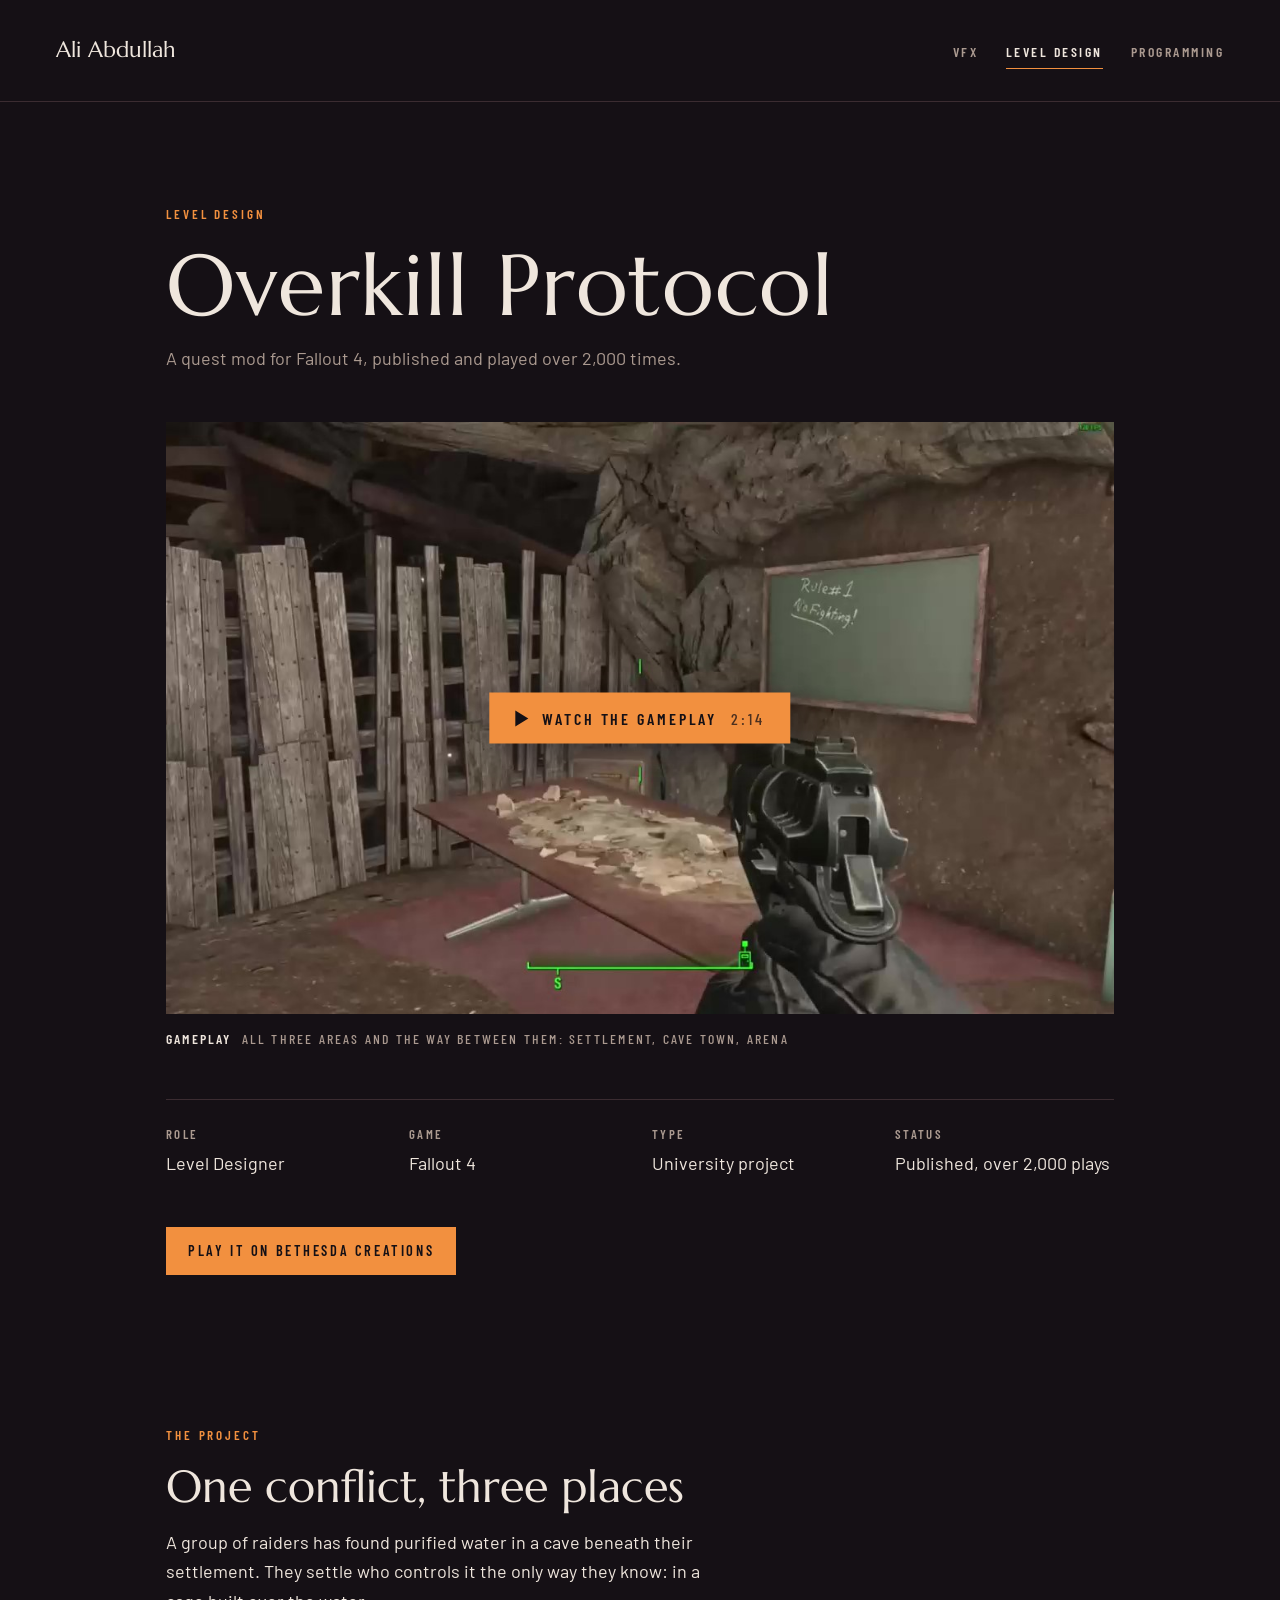
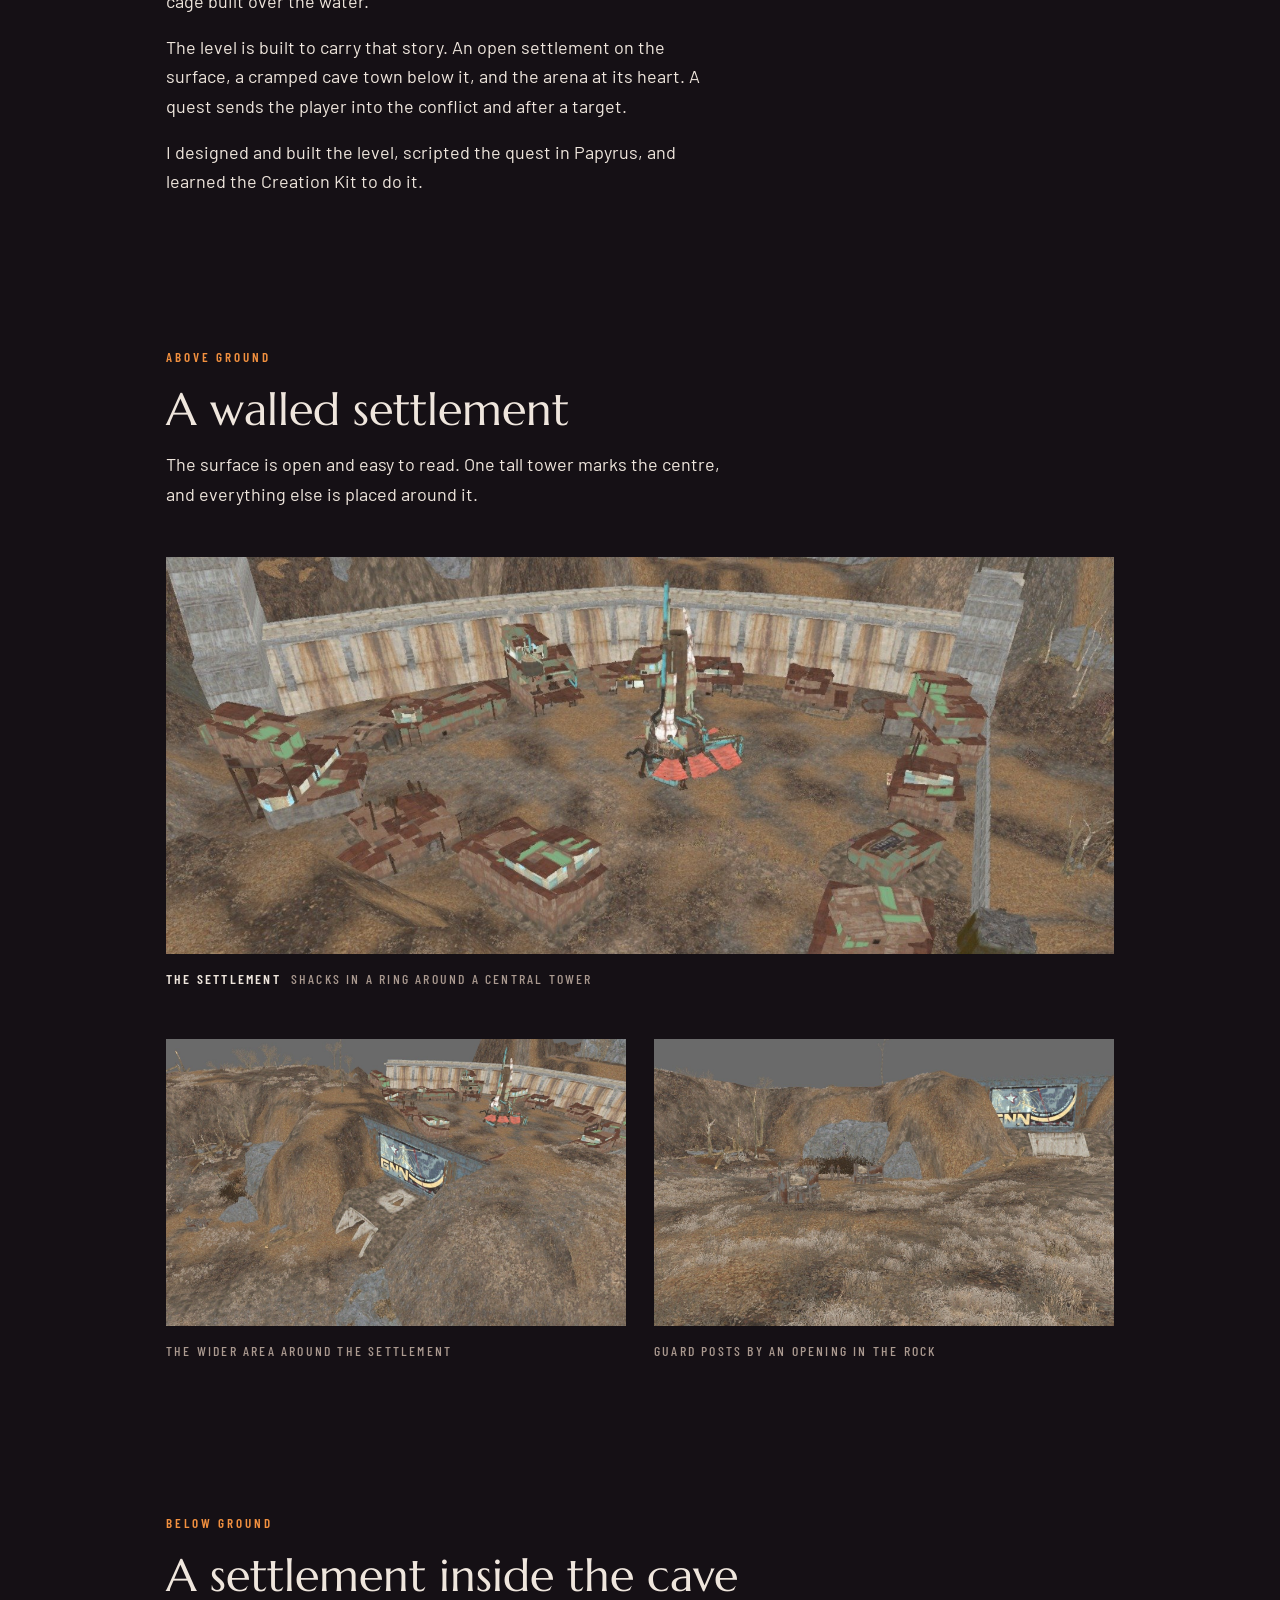
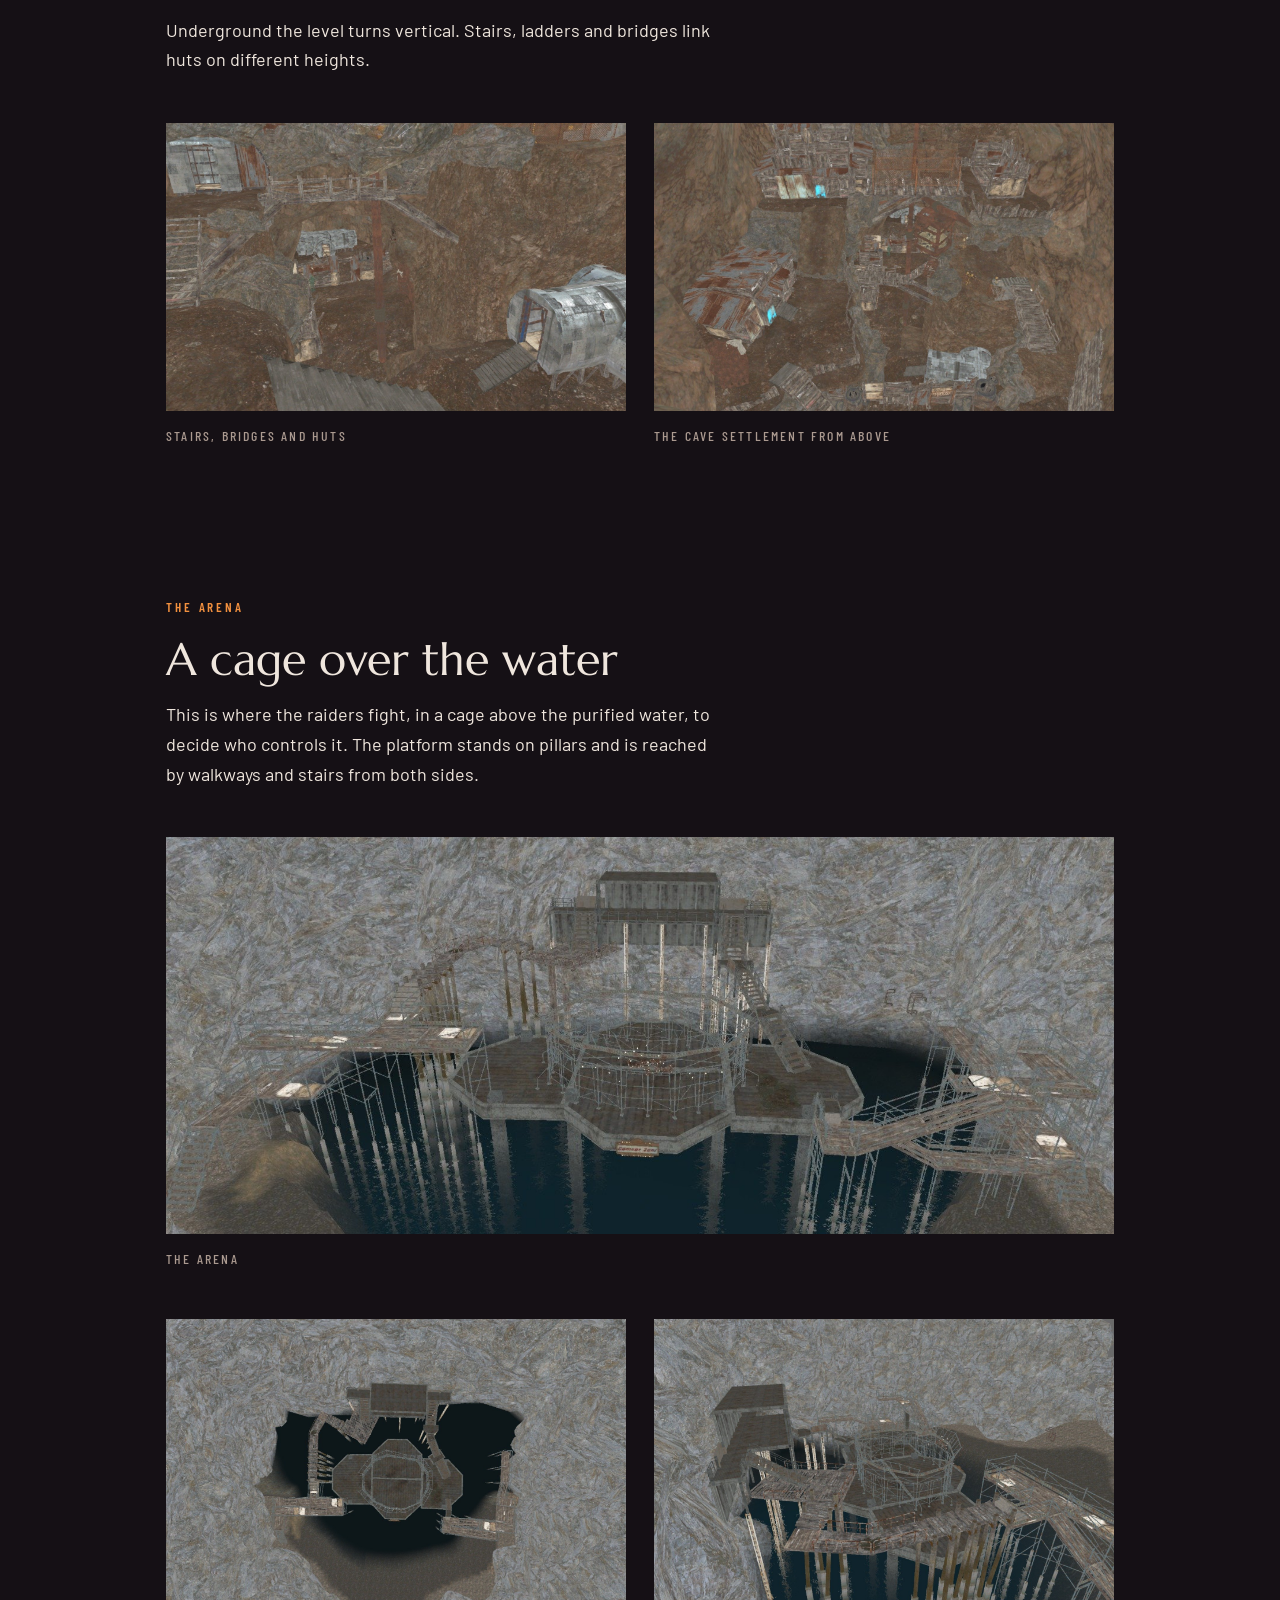
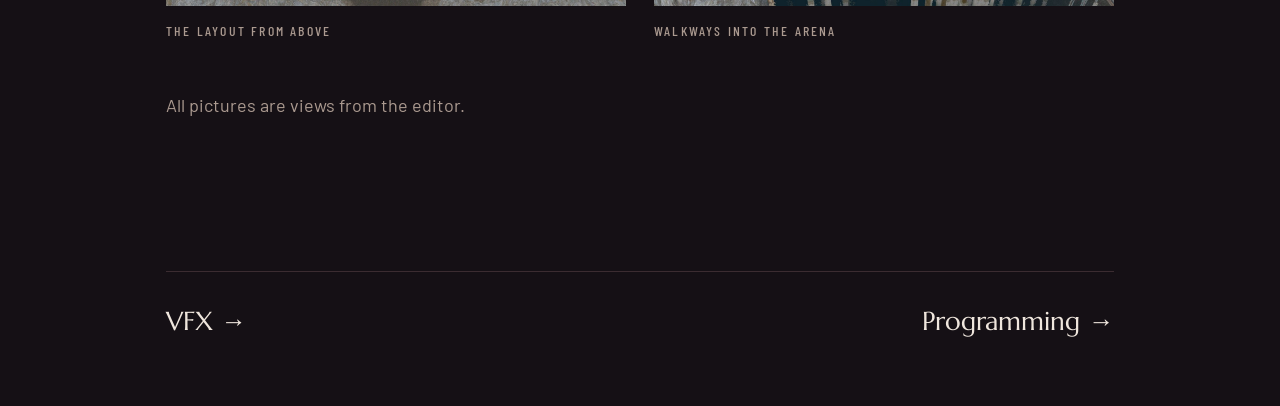
==== level-design.html @ ab648179 "Level design: gameplay clip on top with all three areas and the ways between them; pictures together" ====
<!DOCTYPE html>
<html lang="en">
<head>
<meta charset="utf-8">
<meta name="viewport" content="width=device-width, initial-scale=1">
<title>Level design | Ali Abdullah</title>
<meta name="description" content="Overkill Protocol, a playable Fallout 4 mod. Level design: the map, its layout and how the spaces connect.">
<link rel="stylesheet" href="https://fonts.googleapis.com/css2?family=Barlow:wght@400;500;600&family=Barlow+Condensed:wght@500;600&family=Marcellus&display=swap">
<link rel="stylesheet" href="styles.css?v=2">
</head>
<body>

<header class="site-head">
  <a class="brand" href="index.html">Ali Abdullah</a>
  <nav class="site-nav" aria-label="Sections">
    <a href="vfx.html">VFX</a>
    <a href="level-design.html" aria-current="page">Level design</a>
    <a href="programming.html">Programming</a>
  </nav>
</header>

<main class="page">

  <section class="block">
    <div class="head">
      <span class="label">Level design</span>
      <h1>Overkill Protocol</h1>
      <p class="lede">A quest mod for Fallout 4, published and played over 2,000 times.</p>
    </div>
    <figure class="still">
      <div class="frame film">
        <video controls playsinline preload="metadata" poster="img/ld-video.jpg?v=2">
          <source src="video/overkill-highlights.mp4?v=3" type="video/mp4">
        </video>
        <button class="play" type="button" hidden>Watch the gameplay <span>2:14</span></button>
      </div>
      <figcaption><b>Gameplay</b>All three areas and the way between them: settlement, cave town, arena</figcaption>
    </figure>
    <dl class="facts">
      <div><dt>Role</dt><dd>Level Designer</dd></div>
      <div><dt>Game</dt><dd>Fallout 4</dd></div>
      <div><dt>Type</dt><dd>University project</dd></div>
      <div><dt>Status</dt><dd>Published, over 2,000 plays</dd></div>
    </dl>
    <a class="button" href="https://creations.bethesda.net/en/fallout4/details/65434721-ea05-40a7-bb97-c95710fe197f/fallout_4_University_project">Play it on Bethesda Creations</a>
  </section>

  <section class="block">
    <div class="head">
      <span class="label">The project</span>
      <h2>One conflict, three places</h2>
      <p>A group of raiders has found purified water in a cave beneath their settlement. They settle who controls it the only way they know: in a cage built over the water.</p>
      <p>The level is built to carry that story. An open settlement on the surface, a cramped cave town below it, and the arena at its heart. A quest sends the player into the conflict and after a target.</p>
      <p>I designed and built the level, scripted the quest in Papyrus, and learned the Creation Kit to do it.</p>
    </div>
  </section>

  <section class="block">
    <div class="head">
      <span class="label">Above ground</span>
      <h2>A walled settlement</h2>
      <p>The surface is open and easy to read. One tall tower marks the centre, and everything else is placed around it.</p>
    </div>
    <figure class="still">
      <div class="frame scope"><img src="img/ld-07.jpg" alt="Overview of a walled settlement: shacks with rusted roofs stand in a ring around a tall central tower, a curved concrete wall behind them." style="object-position: 50% 45%"></div>
      <figcaption><b>The settlement</b>Shacks in a ring around a central tower</figcaption>
    </figure>
    <div class="pair">
      <figure class="still">
        <div class="frame wide"><img src="img/ld-10.jpg" alt="Hills and a billboard wall above a concrete pad, with the walled settlement and its tower behind."></div>
        <figcaption>The wider area around the settlement</figcaption>
      </figure>
      <figure class="still">
        <div class="frame wide"><img src="img/ld-09.jpg" alt="Dry grass and a hill with an opening in the rock, two barricade posts with small figures standing by them."></div>
        <figcaption>Guard posts by an opening in the rock</figcaption>
      </figure>
    </div>
  </section>

  <section class="block">
    <div class="head">
      <span class="label">Below ground</span>
      <h2>A settlement inside the cave</h2>
      <p>Underground the level turns vertical. Stairs, ladders and bridges link huts on different heights.</p>
    </div>
    <div class="pair">
      <figure class="still">
        <div class="frame wide"><img src="img/ld-02.jpg" alt="Inside a brown dirt cave: wooden stairs in the foreground, a railed bridge overhead, a ladder and corrugated metal huts."></div>
        <figcaption>Stairs, bridges and huts</figcaption>
      </figure>
      <figure class="still">
        <div class="frame wide"><img src="img/ld-04.jpg" alt="Top-down view of the cave settlement: shacks, a central wooden tower and fenced ramps."></div>
        <figcaption>The cave settlement from above</figcaption>
      </figure>
    </div>
  </section>

  <section class="block">
    <div class="head">
      <span class="label">The arena</span>
      <h2>A cage over the water</h2>
      <p>This is where the raiders fight, in a cage above the purified water, to decide who controls it. The platform stands on pillars and is reached by walkways and stairs from both sides.</p>
    </div>
    <figure class="still">
      <div class="frame scope"><img src="img/ld-01.jpg" alt="A cave arena: an octagonal platform with a round scaffold cage stands on pillars over dark water, with walkways and stairs on both sides." style="object-position: 50% 52%"></div>
      <figcaption>The arena</figcaption>
    </figure>
    <div class="pair">
      <figure class="still">
        <div class="frame wide"><img src="img/ld-06.jpg" alt="The arena cave from directly above: the octagonal platform, its ring cage and the walkways that lead to it."></div>
        <figcaption>The layout from above</figcaption>
      </figure>
      <figure class="still">
        <div class="frame wide"><img src="img/ld-05.jpg" alt="Closer view of the arena: plank walkways with rusty rails and pillars going down into the water."></div>
        <figcaption>Walkways into the arena</figcaption>
      </figure>
    </div>
    <p class="muted">All pictures are views from the editor.</p>
  </section>

  <nav class="next" aria-label="More work">
    <a href="vfx.html">VFX &rarr;</a>
    <a href="programming.html">Programming &rarr;</a>
  </nav>

</main>

<script>
  (function () {
    var clip = document.querySelector(".film video");
    var start = document.querySelector(".film .play");
    if (!clip || !start) { return; }

    // The clip waits behind its cover picture until the viewer asks for it.
    clip.removeAttribute("controls");
    start.hidden = false;
    function open() { start.hidden = true; clip.setAttribute("controls", ""); }
    start.addEventListener("click", function () { open(); clip.play(); });
    clip.addEventListener("play", open);

    // The cave was recorded dark: measure each moment of the picture and lift the dark ones.
    var probe = document.createElement("canvas");
    probe.width = 32;
    probe.height = 20;
    var pen = probe.getContext("2d", { willReadFrequently: true });
    var gain = 1;
    clip.style.transition = "filter 0.6s ease";
    setInterval(function () {
      if (clip.paused || clip.ended) { return; }
      try {
        pen.drawImage(clip, 0, 0, 32, 20);
        var px = pen.getImageData(0, 0, 32, 20).data;
        var sum = 0;
        for (var i = 0; i < px.length; i += 4) { sum += 0.299 * px[i] + 0.587 * px[i + 1] + 0.114 * px[i + 2]; }
        var want = Math.max(1, Math.min(2.2, 40 / Math.max(sum / (px.length / 4), 1)));
        if (Math.abs(want - gain) > 0.15) {
          gain = want;
          clip.style.filter = gain > 1.05 ? "brightness(" + gain.toFixed(2) + ")" : "none";
        }
      } catch (e) { /* the picture stays as recorded */ }
    }, 400);
  })();
</script>

</body>
</html>
---- styles.css ----
/* Layout: a full-screen stage of changing stills on the first page; every other page is one quiet column of film stills with a few lines of text. */
:root {
  color-scheme: dark;
  --bg: #151015;
  --bg-rgb: 21, 16, 21;
  --bg-raised: #1e171c;
  --line: #3b2c31;
  --fg: #efe6dd;
  --muted: #ab9a90;
  --ember: #f2903f;
  --display: "Marcellus", Georgia, "Times New Roman", serif;
  --body: "Barlow", "Segoe UI", system-ui, sans-serif;
  --label: "Barlow Condensed", "Arial Narrow", "Segoe UI", sans-serif;
  --gutter: clamp(20px, 5vw, 56px);
  --gap-section: clamp(72px, 12vw, 150px);
  --gap-block: clamp(28px, 4.5vw, 48px);
}
* { box-sizing: border-box; }
html { scroll-behavior: smooth; }
body {
  margin: 0;
  background: var(--bg);
  color: var(--fg);
  font-family: var(--body);
  font-size: 18px;
  line-height: 1.65;
}
img { max-width: 100%; }
h1, h2, h3, p, figure, dl, dd, ul { margin: 0; }
h1, h2, h3 { font-family: var(--display); font-weight: 400; text-wrap: balance; }
h1 { font-size: clamp(2.8rem, 9vw, 5.4rem); line-height: 1; letter-spacing: 0.01em; }
h2 { font-size: clamp(1.9rem, 5vw, 2.8rem); line-height: 1.1; }
h3 { font-size: clamp(1.3rem, 3vw, 1.6rem); line-height: 1.2; }
p { max-width: 56ch; }
a { color: inherit; }
a:focus-visible, button:focus-visible { outline: 2px solid var(--ember); outline-offset: 4px; }
.label {
  font-family: var(--label);
  font-weight: 600;
  font-size: 0.82rem;
  letter-spacing: 0.22em;
  text-transform: uppercase;
  color: var(--ember);
}
.muted { color: var(--muted); }

/* ---------- First page: the stage ---------- */
.stage {
  position: relative;
  min-height: 100vh;
  min-height: 100svh;
  display: flex;
  flex-direction: column;
  justify-content: space-between;
  gap: 40px;
  padding: clamp(20px, 3.5vw, 36px) var(--gutter) clamp(24px, 4vw, 44px);
  overflow: hidden;
  isolation: isolate;
}
.slides, .slide, .scrim { position: absolute; inset: 0; }
.slides { z-index: -2; background: var(--bg-raised); }
.slide {
  background-size: cover;
  background-position: 50% 50%;
  opacity: 0;
  transition: opacity 1.8s ease;
  will-change: opacity, transform;
  animation: drift 16s ease-in-out infinite alternate;
}
.slide.is-on { opacity: 1; }
@keyframes drift { from { transform: scale(1.03); } to { transform: scale(1.13); } }
.scrim {
  z-index: -1;
  background:
    linear-gradient(to top, rgba(var(--bg-rgb), 0.97) 0%, rgba(var(--bg-rgb), 0.78) 30%, rgba(var(--bg-rgb), 0.45) 58%, rgba(var(--bg-rgb), 0.2) 78%, rgba(var(--bg-rgb), 0.5) 100%);
}
.stage-top { display: flex; justify-content: space-between; align-items: center; gap: 20px; }
.stage-top a, .now {
  font-family: var(--label);
  font-weight: 600;
  font-size: 0.82rem;
  letter-spacing: 0.2em;
  text-transform: uppercase;
  text-decoration: none;
}
.stage-top a:hover { color: var(--ember); }
.stage-body { display: flex; flex-direction: column; gap: clamp(28px, 5vw, 56px); }
.stage-name { display: flex; flex-direction: column; gap: 14px; text-shadow: 0 2px 24px rgba(var(--bg-rgb), 0.7); }
.stage-name .role { font-size: clamp(1.15rem, 2.8vw, 1.5rem); }
.now { color: var(--muted); min-height: 1.4em; max-width: none; transition: opacity 0.6s ease; }
.now b { color: var(--fg); font-weight: 600; }
.doors { display: grid; grid-template-columns: repeat(3, minmax(0, 1fr)); gap: clamp(14px, 2.4vw, 32px); }
.door {
  display: flex;
  flex-direction: column;
  gap: 6px;
  min-width: 0;
  padding-top: 18px;
  border-top: 1px solid rgba(239, 230, 221, 0.35);
  text-decoration: none;
  transition: border-color 0.25s ease, color 0.25s ease;
}
.door strong { font-family: var(--display); font-weight: 400; font-size: clamp(1.5rem, 3.6vw, 2.2rem); line-height: 1.1; }
.door span { color: var(--muted); font-size: 0.96rem; line-height: 1.45; }
.door:hover { border-top-color: var(--ember); color: var(--ember); }

/* ---------- Inner pages ---------- */
.site-head {
  display: flex;
  flex-wrap: wrap;
  justify-content: space-between;
  align-items: baseline;
  gap: 12px 32px;
  padding: clamp(20px, 3.5vw, 32px) var(--gutter);
  border-bottom: 1px solid var(--line);
}
.brand { font-family: var(--display); font-size: 1.35rem; text-decoration: none; }
.site-nav { display: flex; flex-wrap: wrap; gap: 8px 28px; }
.site-nav a {
  font-family: var(--label);
  font-weight: 600;
  font-size: 0.86rem;
  letter-spacing: 0.18em;
  text-transform: uppercase;
  text-decoration: none;
  color: var(--muted);
  padding-bottom: 4px;
  border-bottom: 1px solid transparent;
}
.site-nav a:hover { color: var(--fg); }
.site-nav a[aria-current="page"] { color: var(--fg); border-bottom-color: var(--ember); }

.page {
  max-width: 1060px;
  margin-inline: auto;
  padding-inline: var(--gutter);
  padding-block: clamp(48px, 8vw, 104px) 64px;
  display: flex;
  flex-direction: column;
  gap: var(--gap-section);
}
.block { display: flex; flex-direction: column; gap: var(--gap-block); }
.head { display: flex; flex-direction: column; gap: 16px; }
.lede { color: var(--muted); }

.still { display: flex; flex-direction: column; gap: 14px; min-width: 0; }
.frame { overflow: hidden; background: var(--bg-raised); max-width: 100%; }
.frame img { display: block; width: 100%; height: 100%; object-fit: cover; }
.frame.scope { aspect-ratio: 2.39 / 1; }
.frame.wide { aspect-ratio: 16 / 10; }
.frame.tall { aspect-ratio: 4 / 5; }
.frame.film { aspect-ratio: 16 / 10; position: relative; }
.play {
  position: absolute;
  left: 50%;
  top: 50%;
  transform: translate(-50%, -50%);
  display: flex;
  align-items: center;
  gap: 14px;
  font-family: var(--label);
  font-weight: 600;
  font-size: 1rem;
  letter-spacing: 0.18em;
  text-transform: uppercase;
  color: var(--bg);
  background: var(--ember);
  border: 0;
  padding: 16px 26px;
  cursor: pointer;
  white-space: nowrap;
  box-shadow: 0 8px 40px rgba(var(--bg-rgb), 0.6);
  transition: background 0.2s ease;
}
.play::before { content: ""; border-style: solid; border-width: 8px 0 8px 13px; border-color: transparent transparent transparent var(--bg); }
.play span { font-weight: 500; opacity: 0.75; }
.play:hover { background: var(--fg); }
.play[hidden] { display: none; }
.frame video { display: block; width: 100%; height: 100%; object-fit: contain; background: #000; }
.still figcaption {
  font-family: var(--label);
  font-weight: 500;
  font-size: 0.86rem;
  letter-spacing: 0.16em;
  text-transform: uppercase;
  color: var(--muted);
}
.still figcaption b { color: var(--fg); font-weight: 600; margin-right: 10px; }

.facts {
  display: grid;
  grid-template-columns: repeat(4, minmax(0, 1fr));
  gap: 24px;
  border-top: 1px solid var(--line);
  padding-top: 24px;
}
.facts div { display: flex; flex-direction: column; gap: 4px; min-width: 0; }
.facts dt { font-family: var(--label); font-weight: 600; font-size: 0.8rem; letter-spacing: 0.18em; text-transform: uppercase; color: var(--muted); }

.strip { display: grid; grid-template-columns: repeat(3, minmax(0, 1fr)); gap: clamp(12px, 2.4vw, 28px); }
.pair { display: grid; grid-template-columns: repeat(2, minmax(0, 1fr)); gap: clamp(20px, 3.4vw, 40px) clamp(12px, 2.4vw, 28px); }
.aside { font-family: var(--display); font-size: clamp(1.25rem, 3vw, 1.7rem); line-height: 1.35; max-width: 30ch; text-wrap: balance; }

.plain { list-style: none; padding: 0; display: flex; flex-direction: column; gap: 12px; max-width: 56ch; }
.plain li { padding-left: 22px; position: relative; }
.plain li::before { content: ""; position: absolute; left: 0; top: 0.8em; width: 10px; height: 1px; background: var(--ember); }

.button {
  align-self: flex-start;
  font-family: var(--label);
  font-weight: 600;
  font-size: 0.9rem;
  letter-spacing: 0.18em;
  text-transform: uppercase;
  text-decoration: none;
  color: var(--bg);
  background: var(--ember);
  padding: 12px 22px;
  transition: background 0.2s ease;
}
.button:hover { background: var(--fg); }

.entries { display: flex; flex-direction: column; }
.entry {
  display: grid;
  grid-template-columns: minmax(0, 4fr) minmax(0, 7fr);
  gap: 16px clamp(24px, 5vw, 64px);
  padding-block: clamp(28px, 4.5vw, 48px);
  border-top: 1px solid var(--line);
}
.entry > div { display: flex; flex-direction: column; gap: 12px; min-width: 0; }

.about { display: grid; grid-template-columns: repeat(2, minmax(0, 1fr)); gap: clamp(40px, 7vw, 80px) clamp(32px, 6vw, 72px); }
.about > div { min-width: 0; display: flex; flex-direction: column; gap: 16px; }
.tags { list-style: none; padding: 0; display: flex; flex-wrap: wrap; gap: 10px; }
.tags li { border: 1px solid var(--line); padding: 5px 14px; font-size: 0.92rem; }
.link { font-family: var(--display); font-size: clamp(1.15rem, 3.4vw, 1.5rem); text-decoration-color: var(--ember); text-underline-offset: 6px; overflow-wrap: anywhere; }
.link:hover { color: var(--ember); }

.next { display: flex; flex-wrap: wrap; justify-content: space-between; gap: 16px 32px; border-top: 1px solid var(--line); padding-top: 28px; }
.next a { font-family: var(--display); font-size: clamp(1.2rem, 3vw, 1.6rem); text-decoration: none; }
.next a:hover { color: var(--ember); }
.site-foot { color: var(--muted); font-size: 0.9rem; padding: 0 var(--gutter) 48px; max-width: 1060px; margin-inline: auto; }
.site-foot p { max-width: 70ch; }

@media (max-width: 760px) {
  body { font-size: 17px; }
  .doors { grid-template-columns: minmax(0, 1fr); gap: 4px; }
  .door { flex-direction: row; align-items: baseline; justify-content: space-between; gap: 16px; padding-block: 14px; }
  .door span { text-align: right; font-size: 0.88rem; }
  .frame.scope { aspect-ratio: 16 / 9; }
  .facts { grid-template-columns: repeat(2, minmax(0, 1fr)); }
  .about, .entry { grid-template-columns: minmax(0, 1fr); }
}
@media (max-width: 560px) {
  .strip, .pair { grid-template-columns: minmax(0, 1fr); gap: 28px; }
  .frame.tall { aspect-ratio: 1 / 1; }
}
@media (prefers-reduced-motion: reduce) {
  html { scroll-behavior: auto; }
  .slide { animation: none; transition-duration: 0.01s; }
}
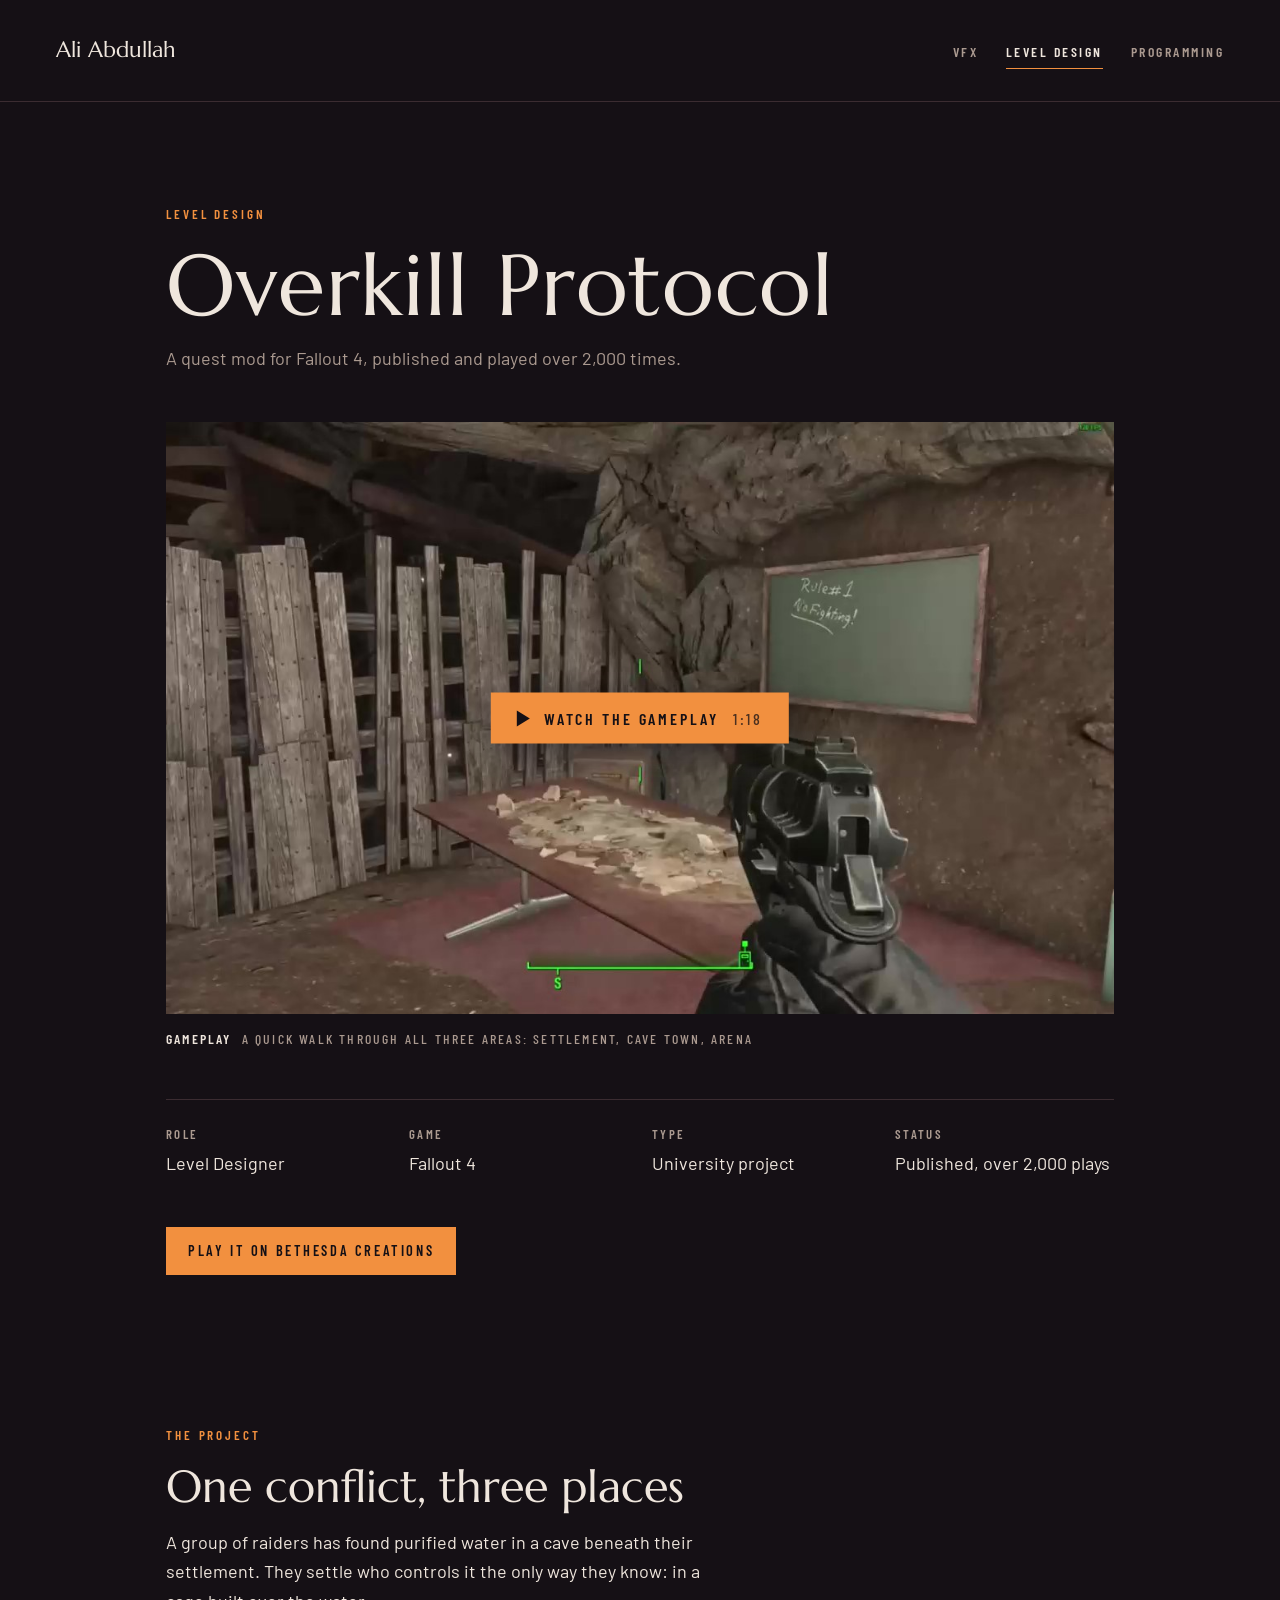
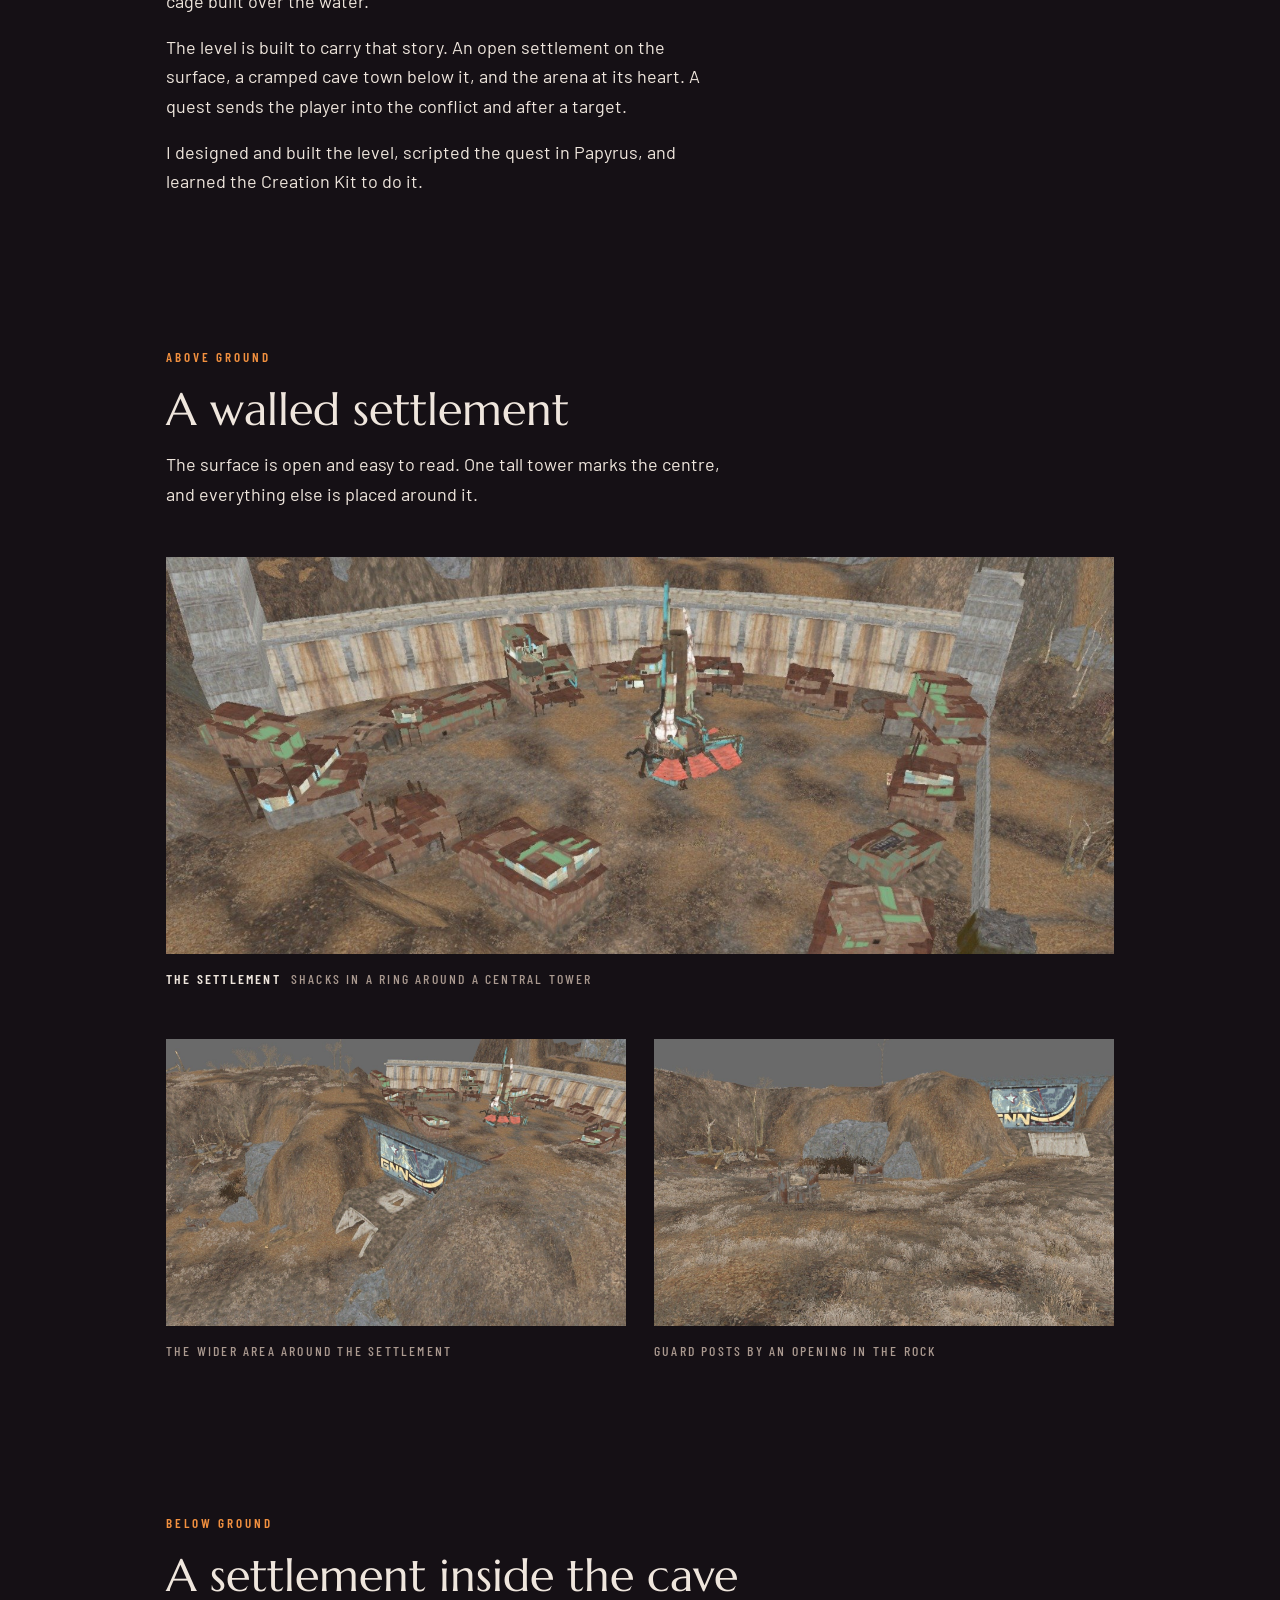
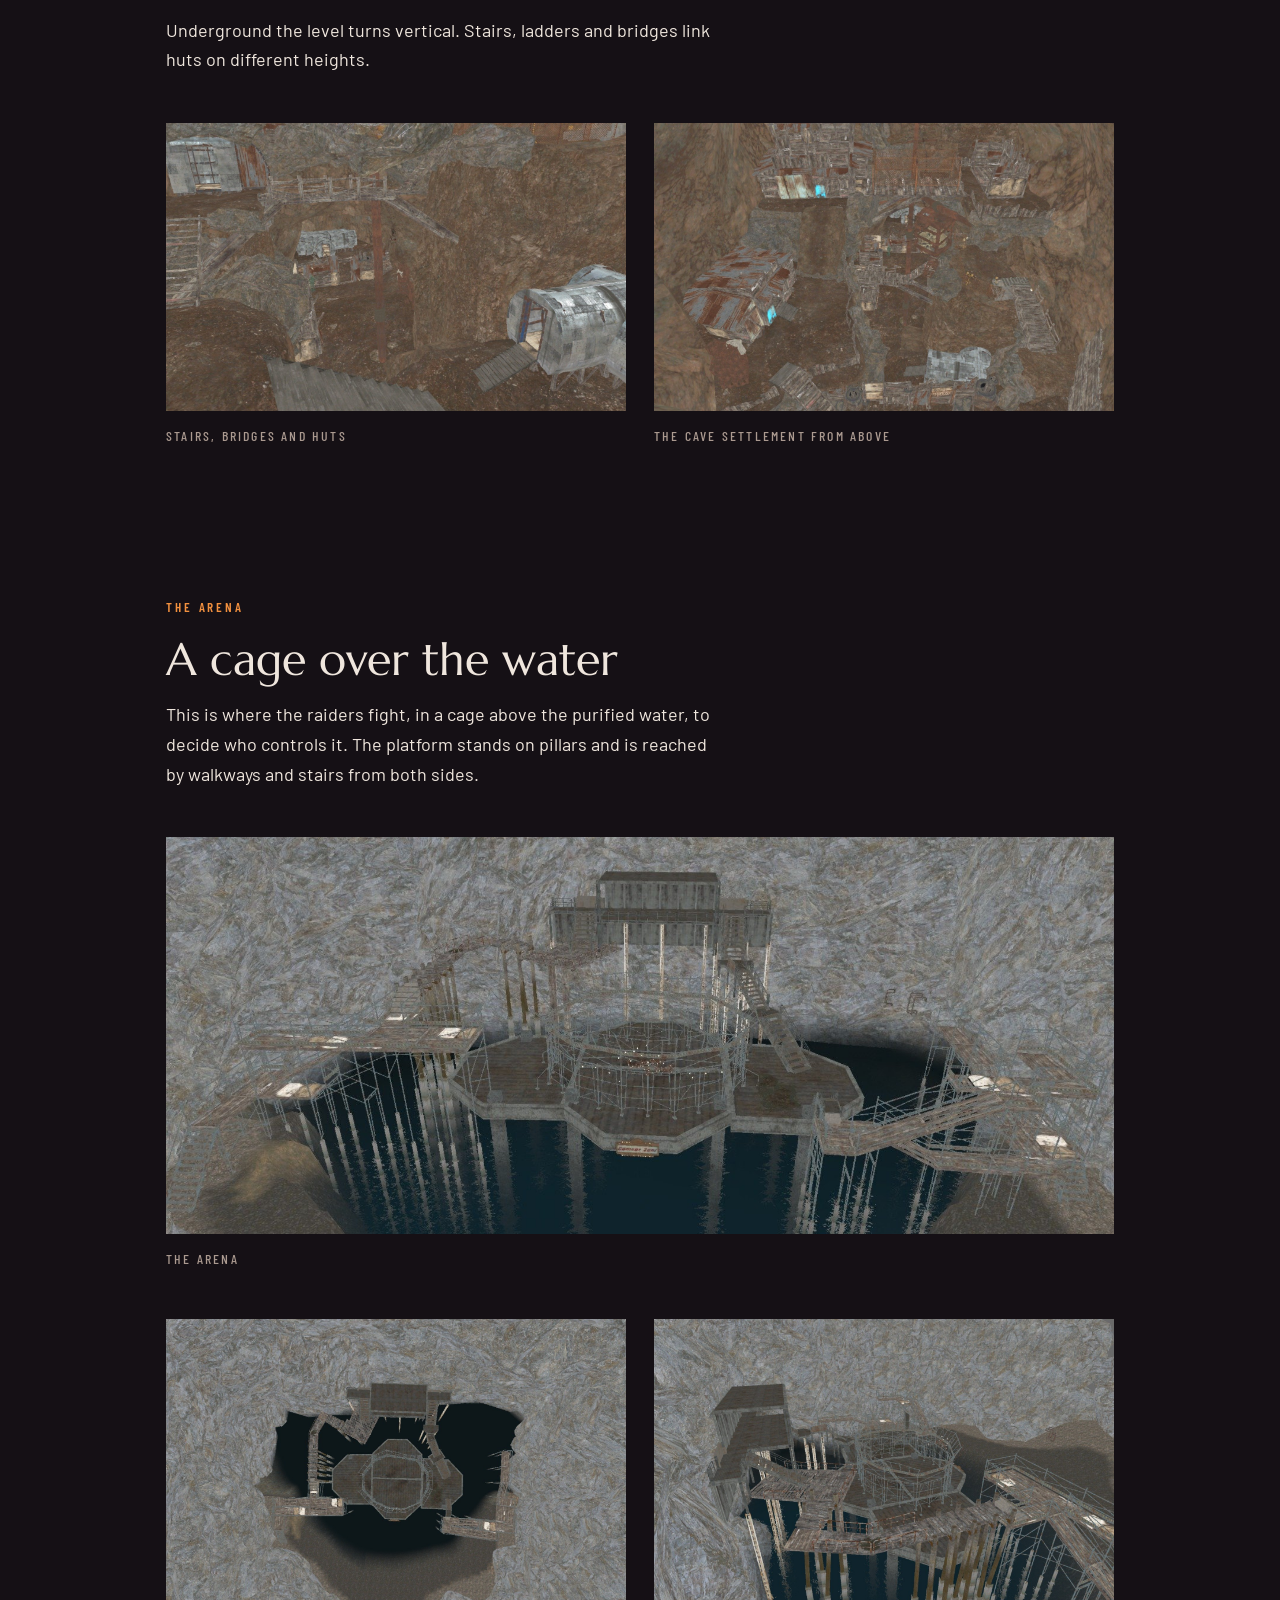
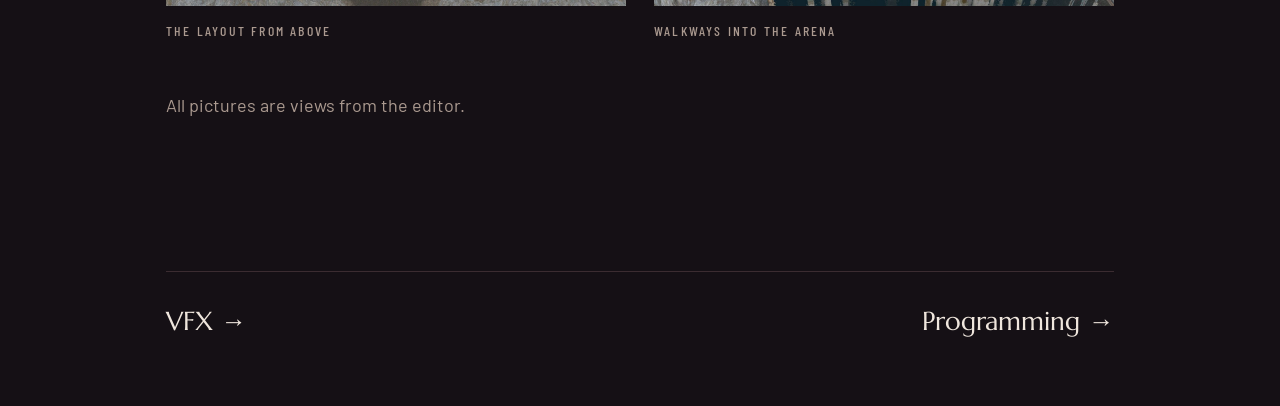
==== commit d6478e8e: "Gameplay clip cut to 1:18, one or two shots per area Co-Authored-By: Claude Opus 5.5 <noreply@anthro" ====
--- a/level-design.html
+++ b/level-design.html
@@ -30,11 +30,11 @@
     <figure class="still">
       <div class="frame film">
         <video controls playsinline preload="metadata" poster="img/ld-video.jpg?v=2">
-          <source src="video/overkill-highlights.mp4?v=3" type="video/mp4">
+          <source src="video/overkill-highlights.mp4?v=4" type="video/mp4">
         </video>
-        <button class="play" type="button" hidden>Watch the gameplay <span>2:14</span></button>
+        <button class="play" type="button" hidden>Watch the gameplay <span>1:18</span></button>
       </div>
-      <figcaption><b>Gameplay</b>All three areas and the way between them: settlement, cave town, arena</figcaption>
+      <figcaption><b>Gameplay</b>A quick walk through all three areas: settlement, cave town, arena</figcaption>
     </figure>
     <dl class="facts">
       <div><dt>Role</dt><dd>Level Designer</dd></div>
@@ -152,7 +152,7 @@
         var px = pen.getImageData(0, 0, 32, 20).data;
         var sum = 0;
         for (var i = 0; i < px.length; i += 4) { sum += 0.299 * px[i] + 0.587 * px[i + 1] + 0.114 * px[i + 2]; }
-        var want = Math.max(1, Math.min(2.2, 40 / Math.max(sum / (px.length / 4), 1)));
+        var want = Math.max(1, Math.min(2.2, 50 / Math.max(sum / (px.length / 4), 1)));
         if (Math.abs(want - gain) > 0.15) {
           gain = want;
           clip.style.filter = gain > 1.05 ? "brightness(" + gain.toFixed(2) + ")" : "none";
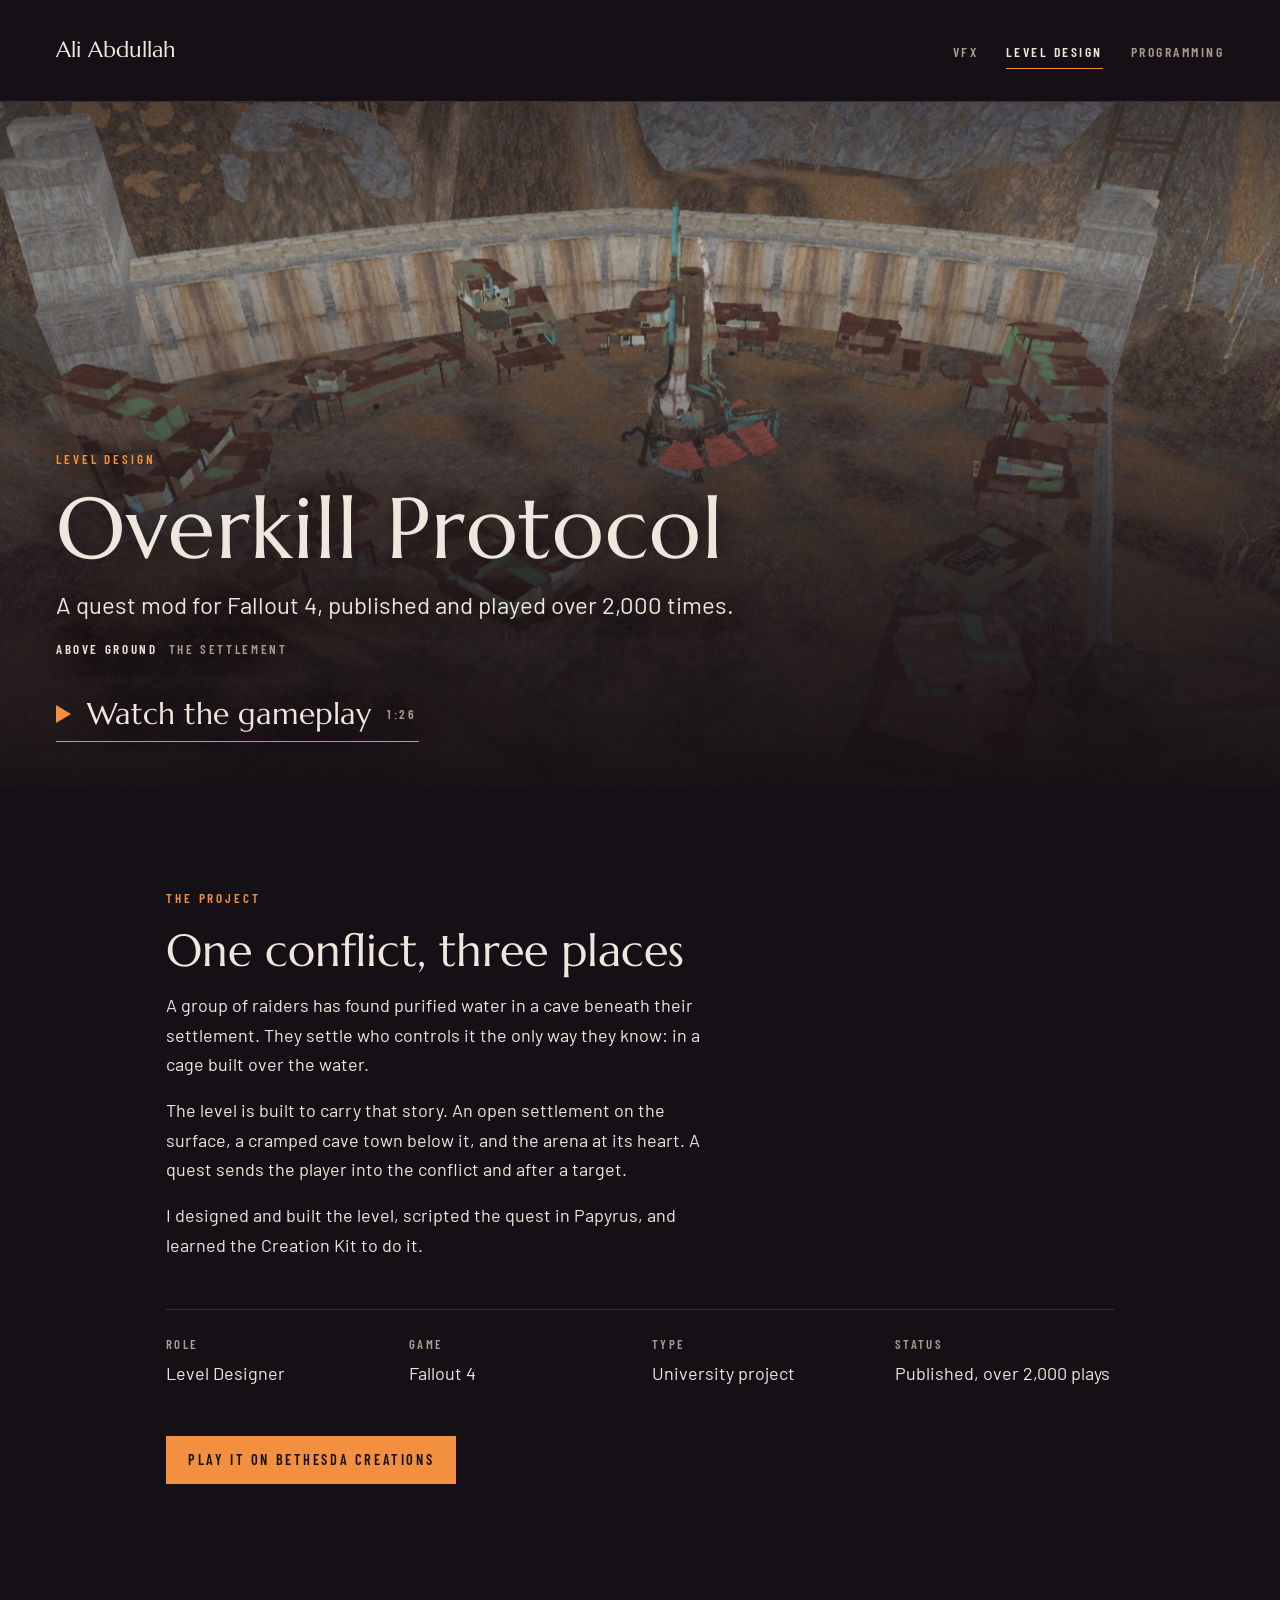
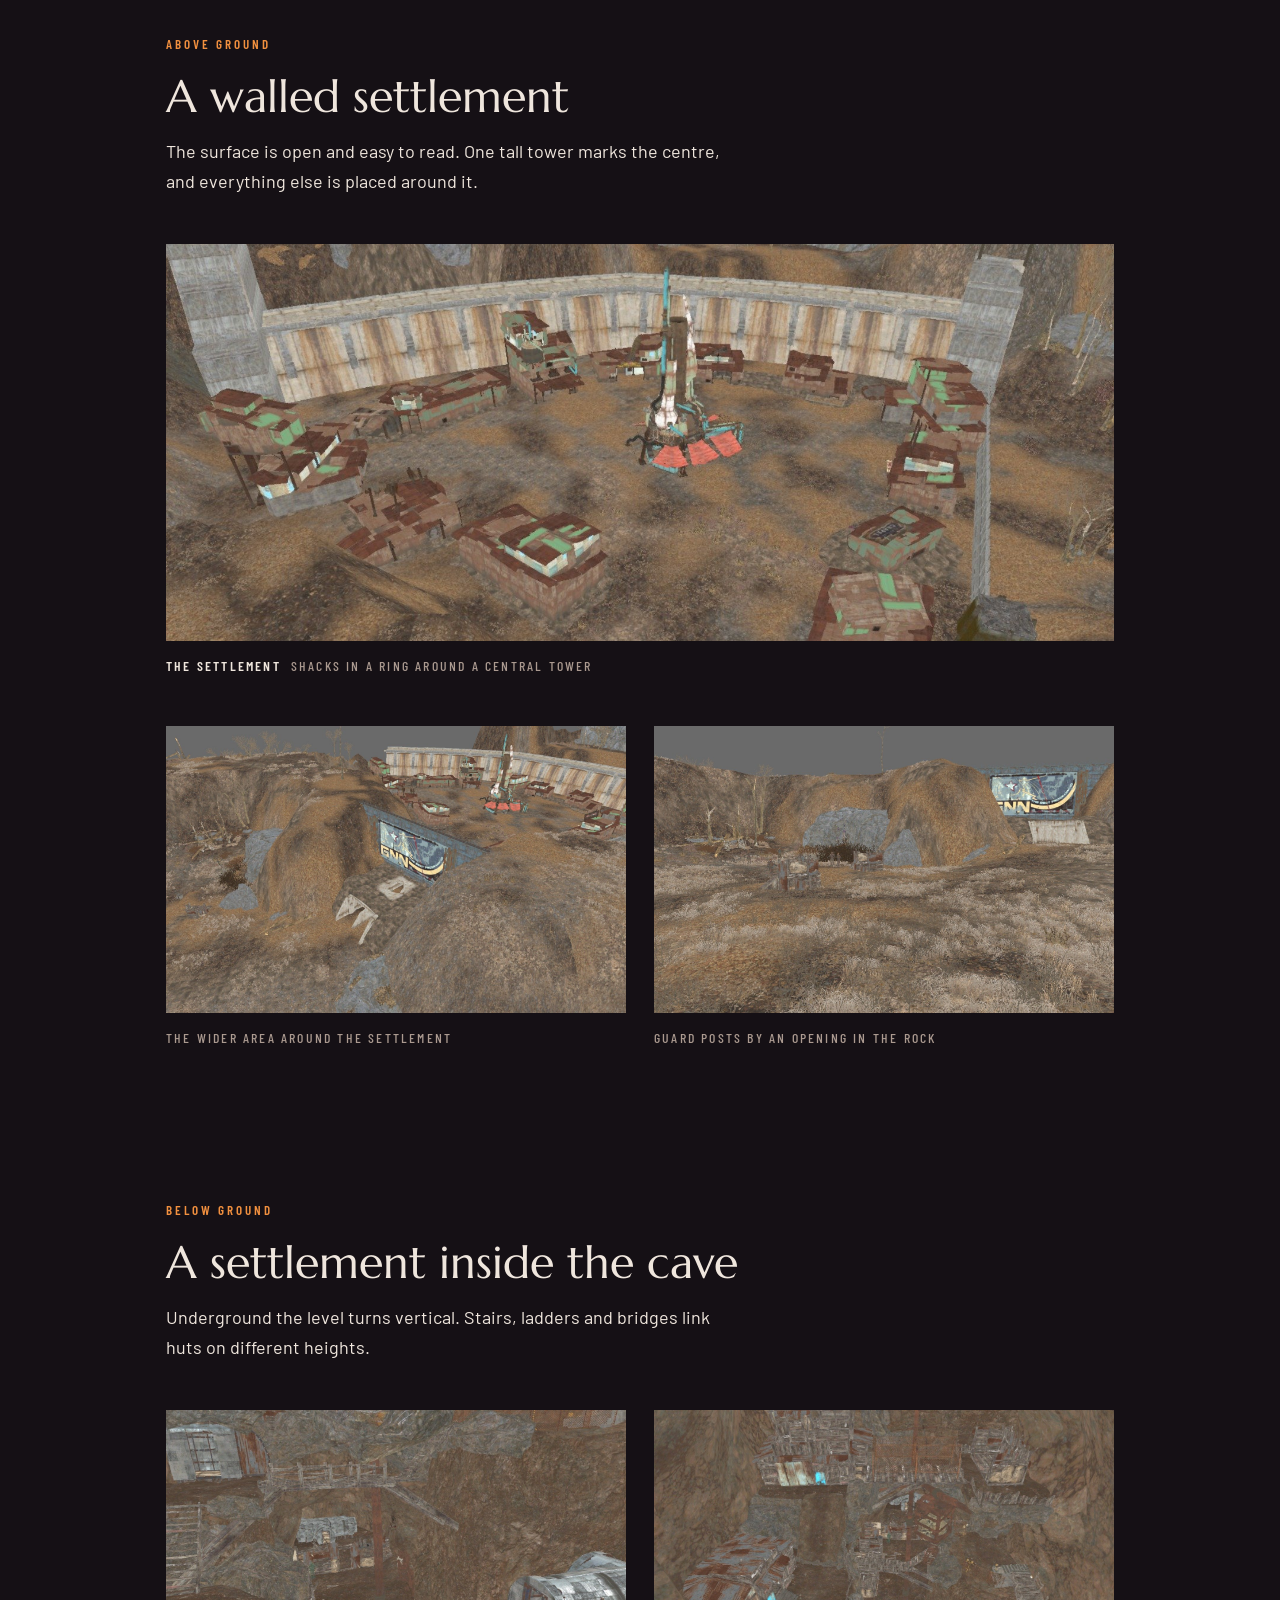
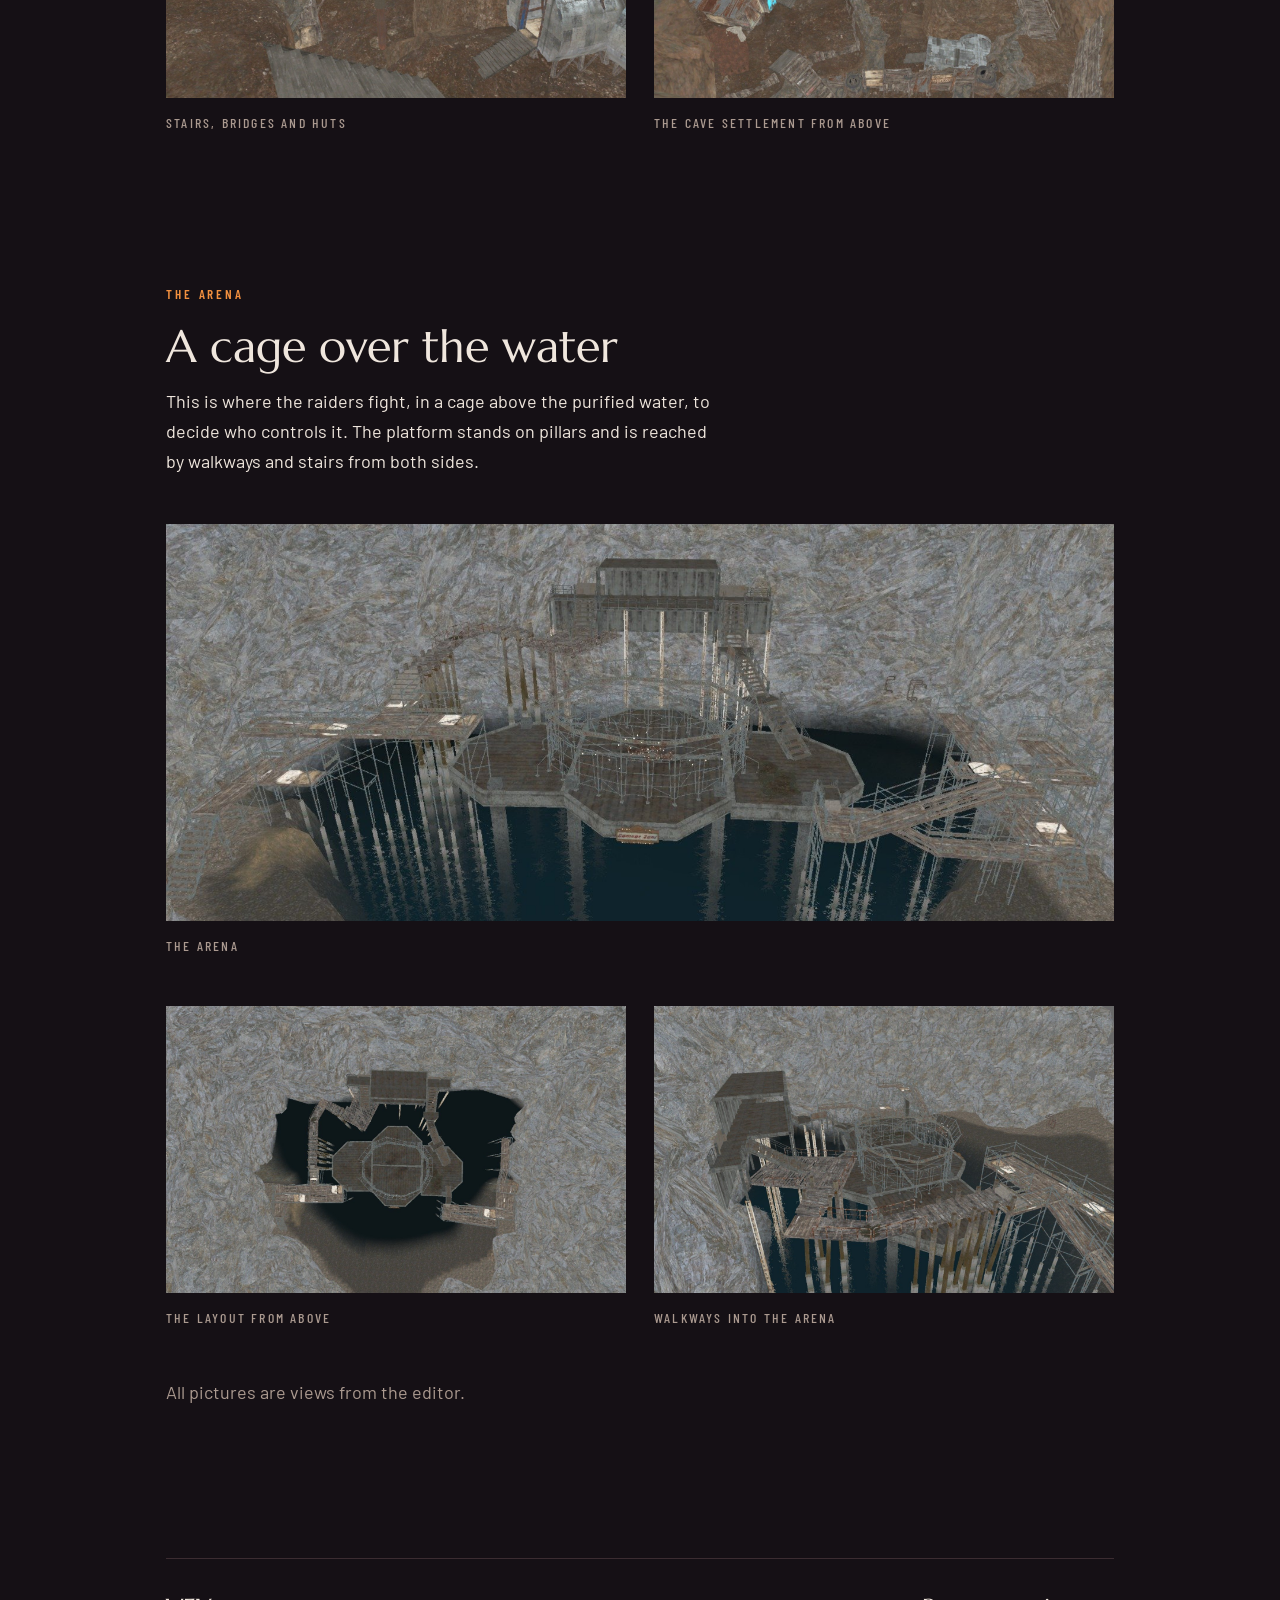
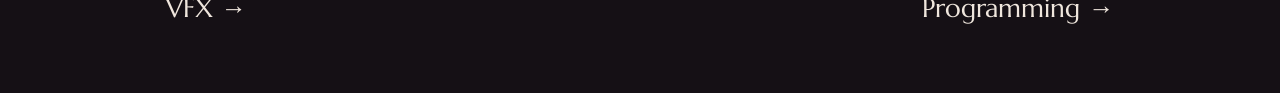
==== commit c25cb565: "Level design: opening with changing pictures and a gameplay box; clip re-cut from the readable cave " ====
--- a/level-design.html
+++ b/level-design.html
@@ -6,7 +6,7 @@
 <title>Level design | Ali Abdullah</title>
 <meta name="description" content="Overkill Protocol, a playable Fallout 4 mod. Level design: the map, its layout and how the spaces connect.">
 <link rel="stylesheet" href="https://fonts.googleapis.com/css2?family=Barlow:wght@400;500;600&family=Barlow+Condensed:wght@500;600&family=Marcellus&display=swap">
-<link rel="stylesheet" href="styles.css?v=2">
+<link rel="stylesheet" href="styles.css?v=3">
 </head>
 <body>
 
@@ -19,23 +19,40 @@
   </nav>
 </header>
 
-<main class="page">
-
-  <section class="block">
-    <div class="head">
+<section class="stage inner">
+  <div class="slides" aria-hidden="true">
+    <div class="slide is-on" style="background-image: url(img/ld-07.jpg); background-position: 50% 45%"></div>
+    <div class="slide"></div>
+  </div>
+  <div class="scrim" aria-hidden="true"></div>
+  <div class="stage-body">
+    <div class="stage-name">
       <span class="label">Level design</span>
       <h1>Overkill Protocol</h1>
-      <p class="lede">A quest mod for Fallout 4, published and played over 2,000 times.</p>
-    </div>
-    <figure class="still">
-      <div class="frame film">
-        <video controls playsinline preload="metadata" poster="img/ld-video.jpg?v=2">
-          <source src="video/overkill-highlights.mp4?v=4" type="video/mp4">
-        </video>
-        <button class="play" type="button" hidden>Watch the gameplay <span>1:18</span></button>
-      </div>
-      <figcaption><b>Gameplay</b>A quick walk through all three areas: settlement, cave town, arena</figcaption>
-    </figure>
+      <p class="role">A quest mod for Fallout 4, published and played over 2,000 times.</p>
+      <p class="now" id="now"><b>Above ground</b> &nbsp;The settlement</p>
+    </div>
+    <button class="watch" type="button" id="watch">Watch the gameplay <span>1:26</span></button>
+  </div>
+</section>
+
+<dialog class="theatre" id="theatre" aria-label="Gameplay video">
+  <button class="shut" type="button" id="shut">Close</button>
+  <video controls playsinline preload="none" poster="img/ld-video.jpg?v=2">
+    <source src="video/overkill-highlights.mp4?v=5" type="video/mp4">
+  </video>
+</dialog>
+
+<main class="page">
+
+  <section class="block">
+    <div class="head">
+      <span class="label">The project</span>
+      <h2>One conflict, three places</h2>
+      <p>A group of raiders has found purified water in a cave beneath their settlement. They settle who controls it the only way they know: in a cage built over the water.</p>
+      <p>The level is built to carry that story. An open settlement on the surface, a cramped cave town below it, and the arena at its heart. A quest sends the player into the conflict and after a target.</p>
+      <p>I designed and built the level, scripted the quest in Papyrus, and learned the Creation Kit to do it.</p>
+    </div>
     <dl class="facts">
       <div><dt>Role</dt><dd>Level Designer</dd></div>
       <div><dt>Game</dt><dd>Fallout 4</dd></div>
@@ -47,16 +64,6 @@
 
   <section class="block">
     <div class="head">
-      <span class="label">The project</span>
-      <h2>One conflict, three places</h2>
-      <p>A group of raiders has found purified water in a cave beneath their settlement. They settle who controls it the only way they know: in a cage built over the water.</p>
-      <p>The level is built to carry that story. An open settlement on the surface, a cramped cave town below it, and the arena at its heart. A quest sends the player into the conflict and after a target.</p>
-      <p>I designed and built the level, scripted the quest in Papyrus, and learned the Creation Kit to do it.</p>
-    </div>
-  </section>
-
-  <section class="block">
-    <div class="head">
       <span class="label">Above ground</span>
       <h2>A walled settlement</h2>
       <p>The surface is open and easy to read. One tall tower marks the centre, and everything else is placed around it.</p>
@@ -127,16 +134,52 @@
 
 <script>
   (function () {
-    var clip = document.querySelector(".film video");
-    var start = document.querySelector(".film .play");
-    if (!clip || !start) { return; }
-
-    // The clip waits behind its cover picture until the viewer asks for it.
-    clip.removeAttribute("controls");
-    start.hidden = false;
-    function open() { start.hidden = true; clip.setAttribute("controls", ""); }
-    start.addEventListener("click", function () { open(); clip.play(); });
-    clip.addEventListener("play", open);
+    // The opening picture changes between the three areas of the level.
+    var views = [
+      { src: "img/ld-07.jpg", pos: "50% 45%", area: "Above ground", what: "The settlement" },
+      { src: "img/ld-02.jpg", pos: "50% 50%", area: "Below ground", what: "The cave town" },
+      { src: "img/ld-01.jpg", pos: "50% 52%", area: "The arena", what: "A cage over the water" },
+      { src: "img/ld-10.jpg", pos: "50% 55%", area: "Above ground", what: "The wider area" },
+      { src: "img/ld-05.jpg", pos: "50% 50%", area: "The arena", what: "Walkways over the water" }
+    ];
+    var layers = document.querySelectorAll(".slide");
+    var now = document.getElementById("now");
+    var index = 0;
+    var front = 0;
+    function show(next) {
+      var view = views[next];
+      var picture = new Image();
+      picture.onload = function () {
+        var back = layers[1 - front];
+        back.style.backgroundImage = "url(" + view.src + ")";
+        back.style.backgroundPosition = view.pos;
+        back.classList.add("is-on");
+        layers[front].classList.remove("is-on");
+        front = 1 - front;
+        index = next;
+        now.textContent = "";
+        var area = document.createElement("b");
+        area.textContent = view.area;
+        now.appendChild(area);
+        now.appendChild(document.createTextNode("  " + view.what));
+      };
+      picture.src = view.src;
+    }
+    setInterval(function () {
+      if (!document.hidden) { show((index + 1) % views.length); }
+    }, 5000);
+
+    // The gameplay opens in its own box and stops when the box is closed.
+    var theatre = document.getElementById("theatre");
+    var clip = theatre.querySelector("video");
+    document.getElementById("watch").addEventListener("click", function () {
+      if (theatre.showModal) { theatre.showModal(); } else { theatre.setAttribute("open", ""); }
+      clip.play();
+    });
+    function shut() { clip.pause(); if (theatre.close) { theatre.close(); } else { theatre.removeAttribute("open"); } }
+    document.getElementById("shut").addEventListener("click", shut);
+    theatre.addEventListener("click", function (event) { if (event.target === theatre) { shut(); } });
+    theatre.addEventListener("close", function () { clip.pause(); });
 
     // The cave was recorded dark: measure each moment of the picture and lift the dark ones.
     var probe = document.createElement("canvas");
--- a/styles.css
+++ b/styles.css
@@ -149,33 +149,68 @@
 .frame.scope { aspect-ratio: 2.39 / 1; }
 .frame.wide { aspect-ratio: 16 / 10; }
 .frame.tall { aspect-ratio: 4 / 5; }
-.frame.film { aspect-ratio: 16 / 10; position: relative; }
-.play {
+/* Inner pages can open with a smaller stage of changing pictures. */
+.stage.inner { min-height: min(76vh, 720px); justify-content: flex-end; }
+.stage.inner .stage-body { align-items: flex-start; gap: clamp(22px, 3.5vw, 36px); }
+.watch {
+  display: inline-flex;
+  align-items: center;
+  gap: 16px;
+  font-family: var(--display);
+  font-size: clamp(1.3rem, 3.2vw, 1.9rem);
+  line-height: 1.2;
+  color: var(--fg);
+  background: none;
+  border: 0;
+  border-bottom: 1px solid var(--ember);
+  padding: 0 2px 8px 0;
+  cursor: pointer;
+  text-shadow: 0 2px 24px rgba(var(--bg-rgb), 0.7);
+  transition: color 0.25s ease;
+}
+.watch::before {
+  content: "";
+  flex: none;
+  width: 0;
+  height: 0;
+  border-style: solid;
+  border-width: 9px 0 9px 15px;
+  border-color: transparent transparent transparent var(--ember);
+}
+.watch span { font-family: var(--label); font-weight: 600; font-size: 0.82rem; letter-spacing: 0.2em; color: var(--muted); }
+.watch:hover { color: var(--ember); }
+
+/* The box the gameplay plays in. */
+.theatre {
+  width: min(1100px, 94vw);
+  max-width: none;
+  max-height: none;
+  padding: 0;
+  border: 0;
+  background: #000;
+  color: var(--fg);
+  overflow: visible;
+}
+.theatre::backdrop { background: rgba(var(--bg-rgb), 0.9); }
+.theatre video { display: block; width: 100%; aspect-ratio: 16 / 10; max-height: 82vh; background: #000; }
+.shut {
   position: absolute;
-  left: 50%;
-  top: 50%;
-  transform: translate(-50%, -50%);
-  display: flex;
-  align-items: center;
-  gap: 14px;
-  font-family: var(--label);
-  font-weight: 600;
-  font-size: 1rem;
-  letter-spacing: 0.18em;
-  text-transform: uppercase;
-  color: var(--bg);
-  background: var(--ember);
+  right: 0;
+  bottom: 100%;
+  margin-bottom: 10px;
+  font-family: var(--label);
+  font-weight: 600;
+  font-size: 0.86rem;
+  letter-spacing: 0.2em;
+  text-transform: uppercase;
+  color: var(--fg);
+  background: none;
   border: 0;
-  padding: 16px 26px;
+  border-bottom: 1px solid var(--ember);
+  padding: 0 0 4px;
   cursor: pointer;
-  white-space: nowrap;
-  box-shadow: 0 8px 40px rgba(var(--bg-rgb), 0.6);
-  transition: background 0.2s ease;
-}
-.play::before { content: ""; border-style: solid; border-width: 8px 0 8px 13px; border-color: transparent transparent transparent var(--bg); }
-.play span { font-weight: 500; opacity: 0.75; }
-.play:hover { background: var(--fg); }
-.play[hidden] { display: none; }
+}
+.shut:hover { color: var(--ember); }
 .frame video { display: block; width: 100%; height: 100%; object-fit: contain; background: #000; }
 .still figcaption {
   font-family: var(--label);
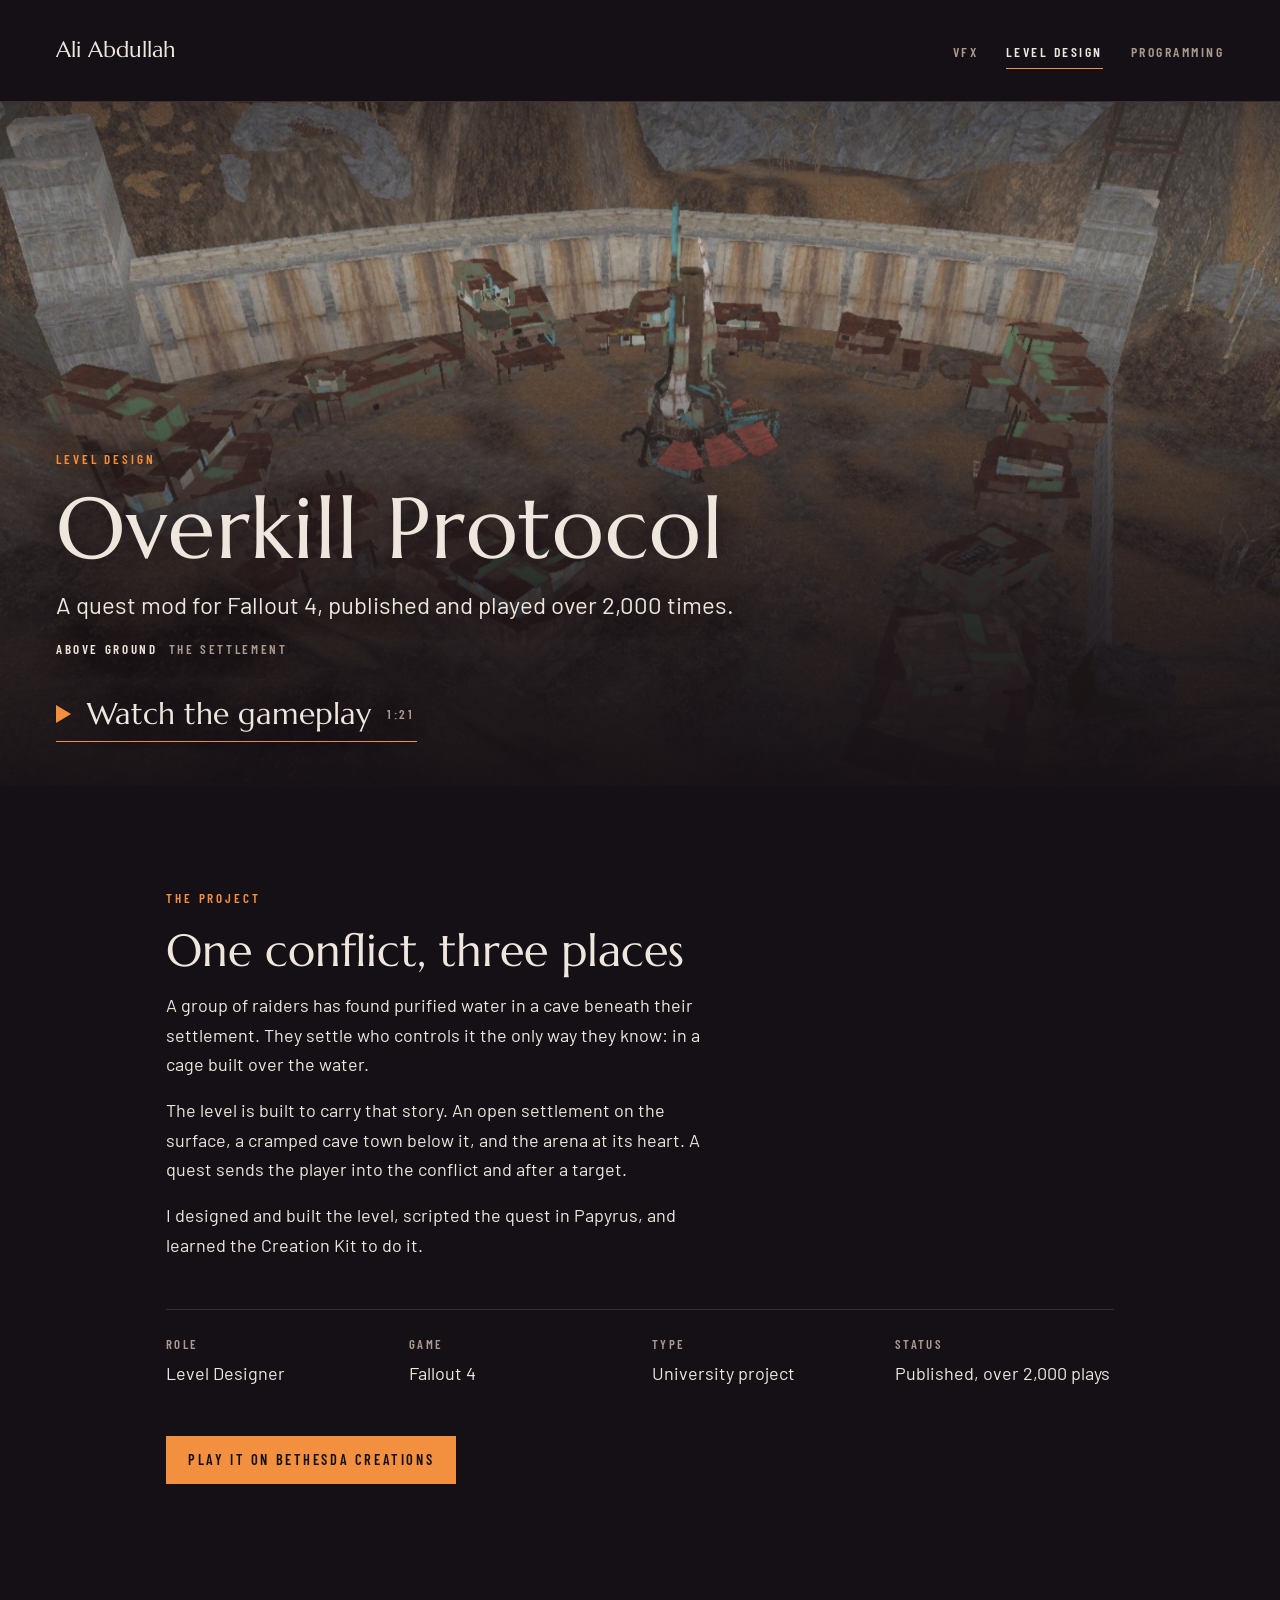
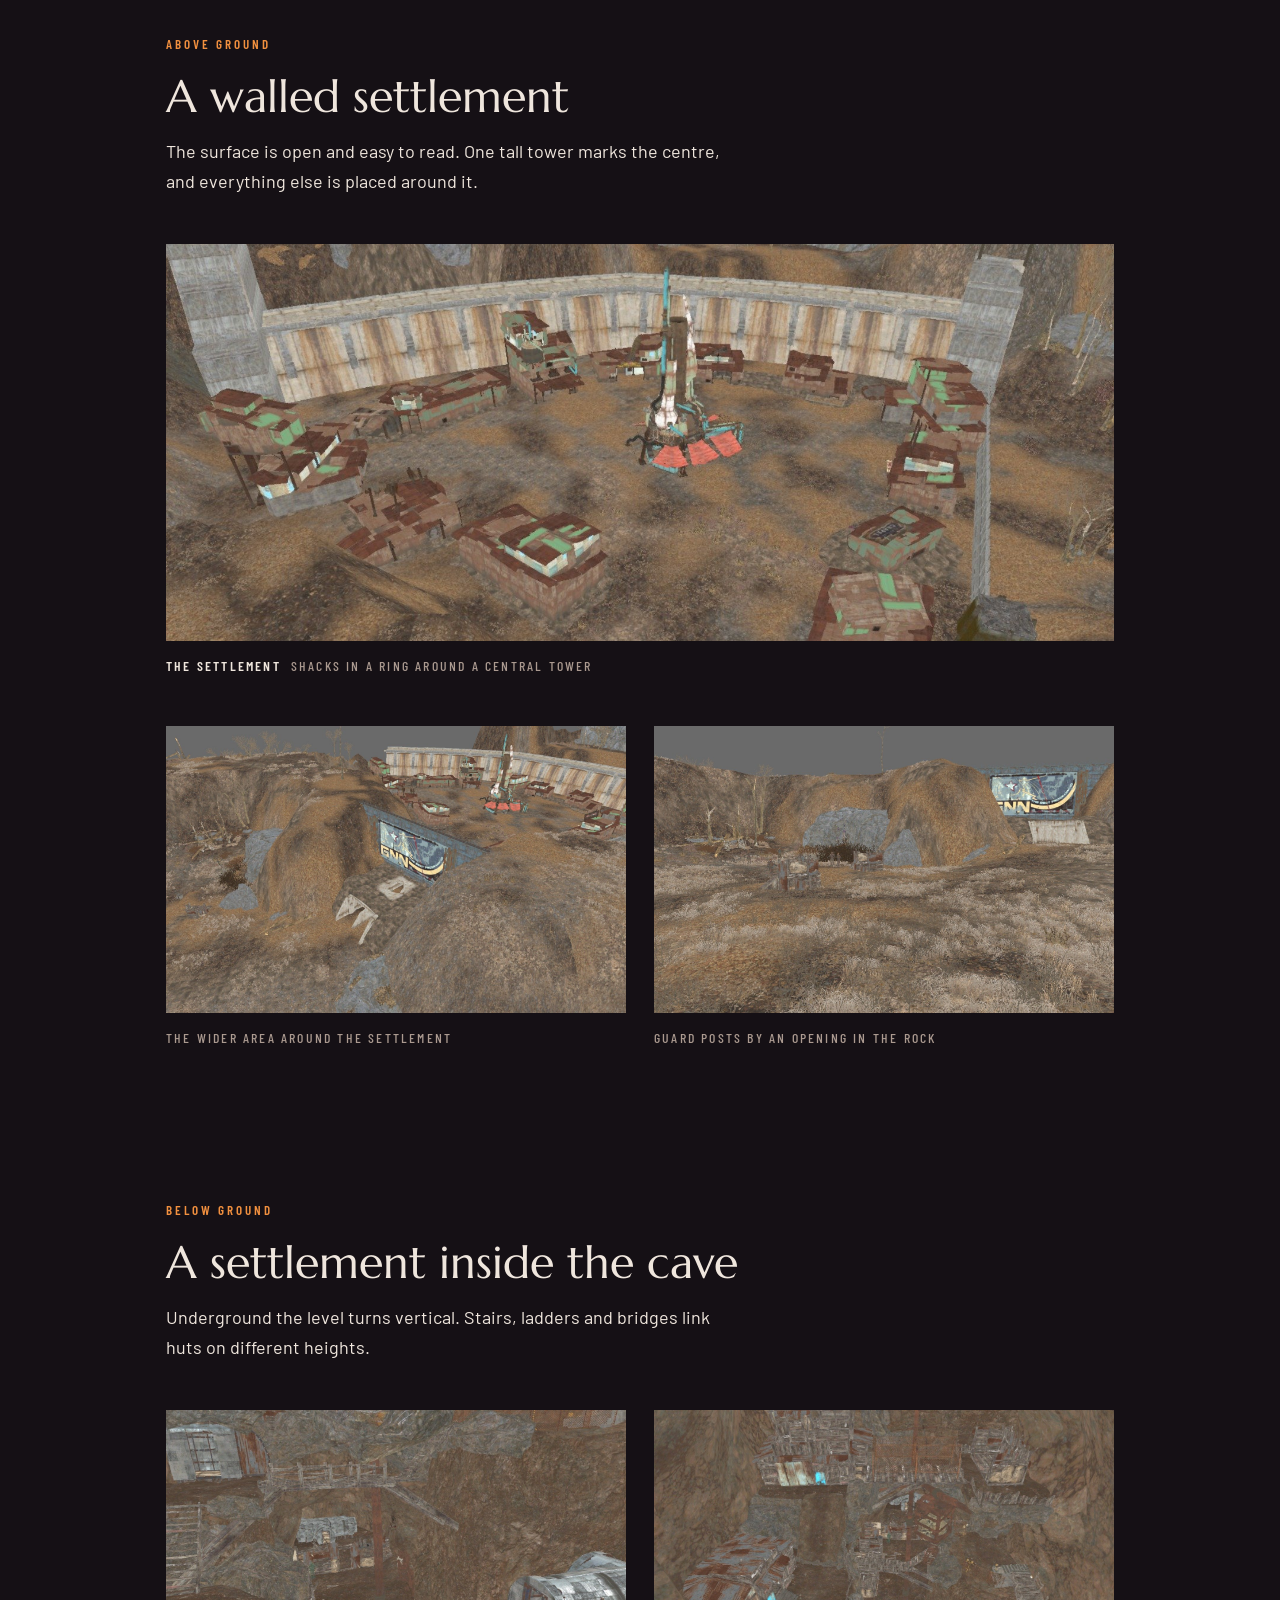
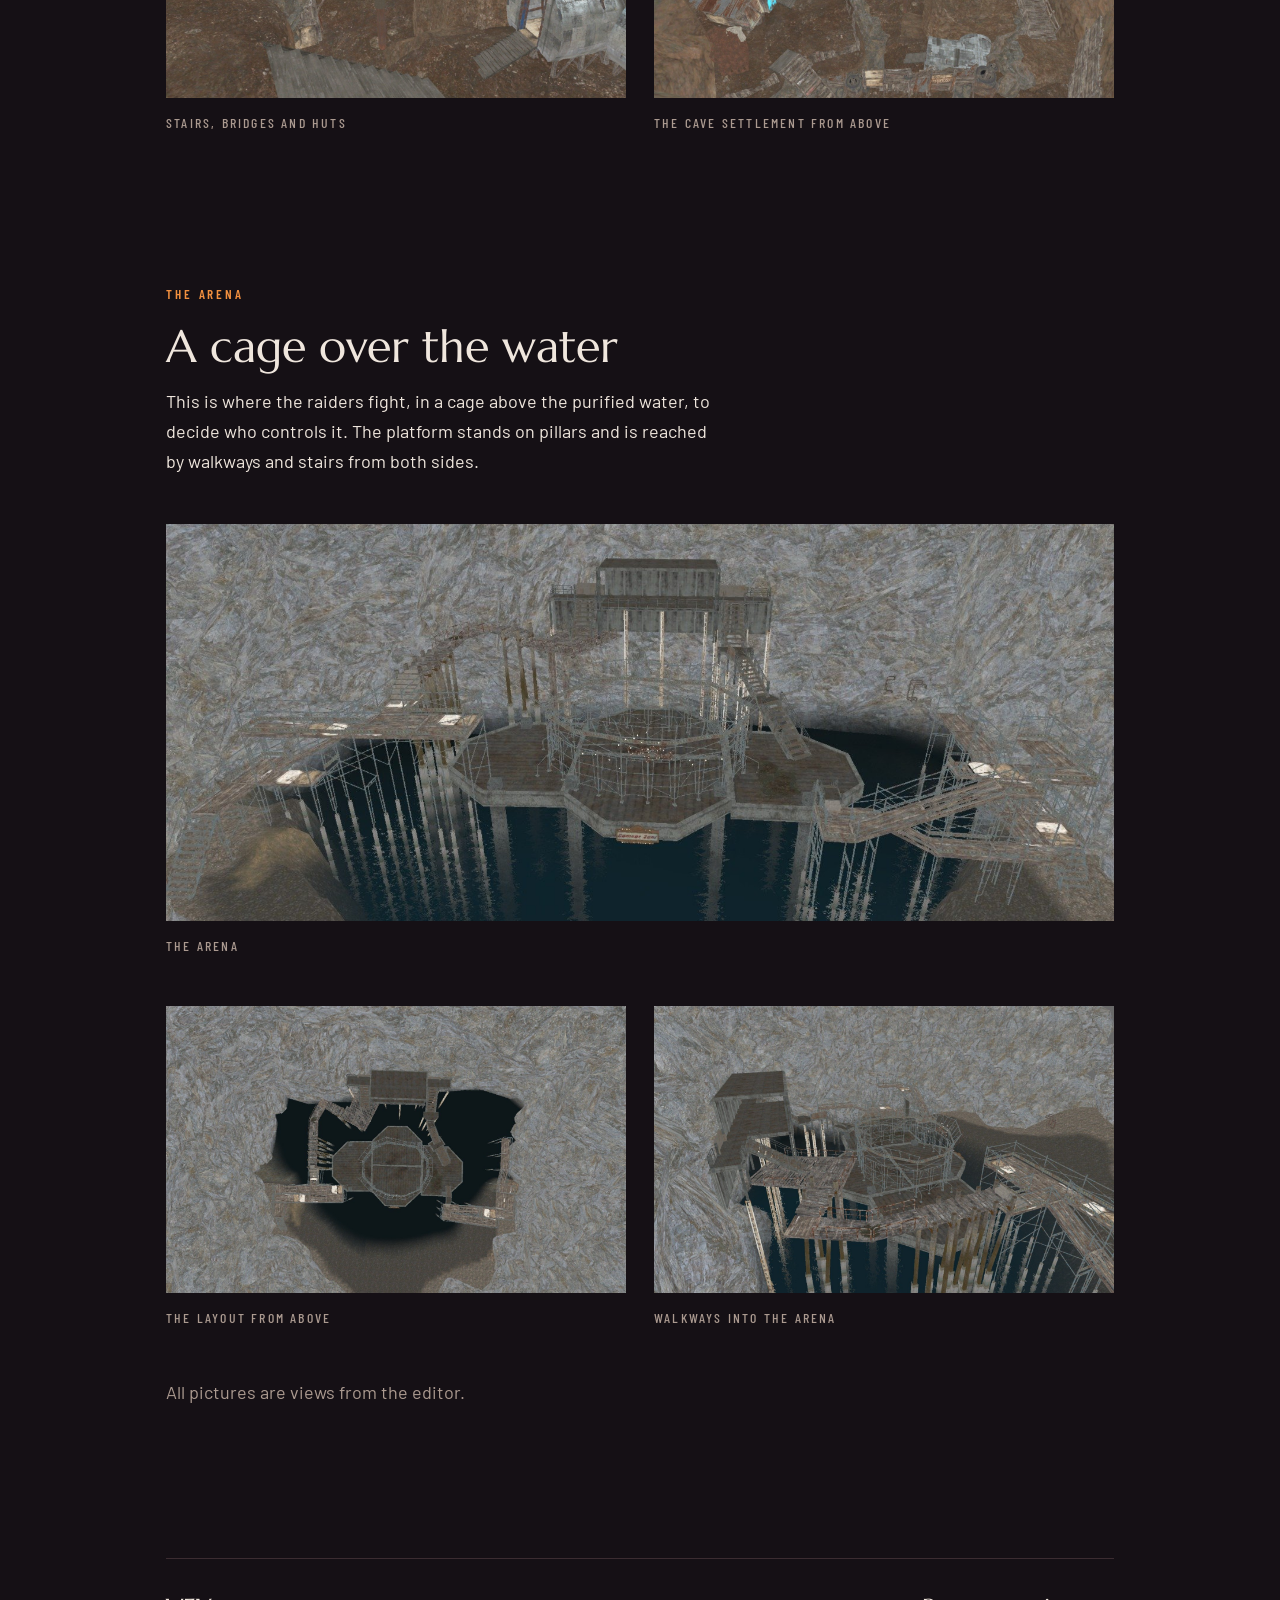
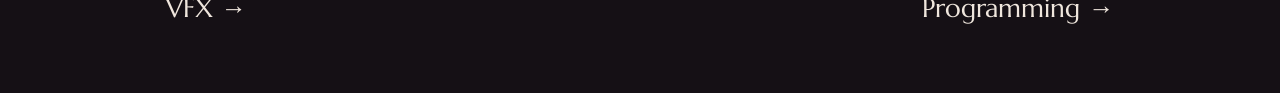
==== commit 64790976: "Gameplay clip: only the wide and readable shots, stuck and wall moments removed Co-Authored-By: Clau" ====
--- a/level-design.html
+++ b/level-design.html
@@ -32,14 +32,14 @@
       <p class="role">A quest mod for Fallout 4, published and played over 2,000 times.</p>
       <p class="now" id="now"><b>Above ground</b> &nbsp;The settlement</p>
     </div>
-    <button class="watch" type="button" id="watch">Watch the gameplay <span>1:26</span></button>
+    <button class="watch" type="button" id="watch">Watch the gameplay <span>1:21</span></button>
   </div>
 </section>
 
 <dialog class="theatre" id="theatre" aria-label="Gameplay video">
   <button class="shut" type="button" id="shut">Close</button>
   <video controls playsinline preload="none" poster="img/ld-video.jpg?v=2">
-    <source src="video/overkill-highlights.mp4?v=5" type="video/mp4">
+    <source src="video/overkill-highlights.mp4?v=6" type="video/mp4">
   </video>
 </dialog>
 
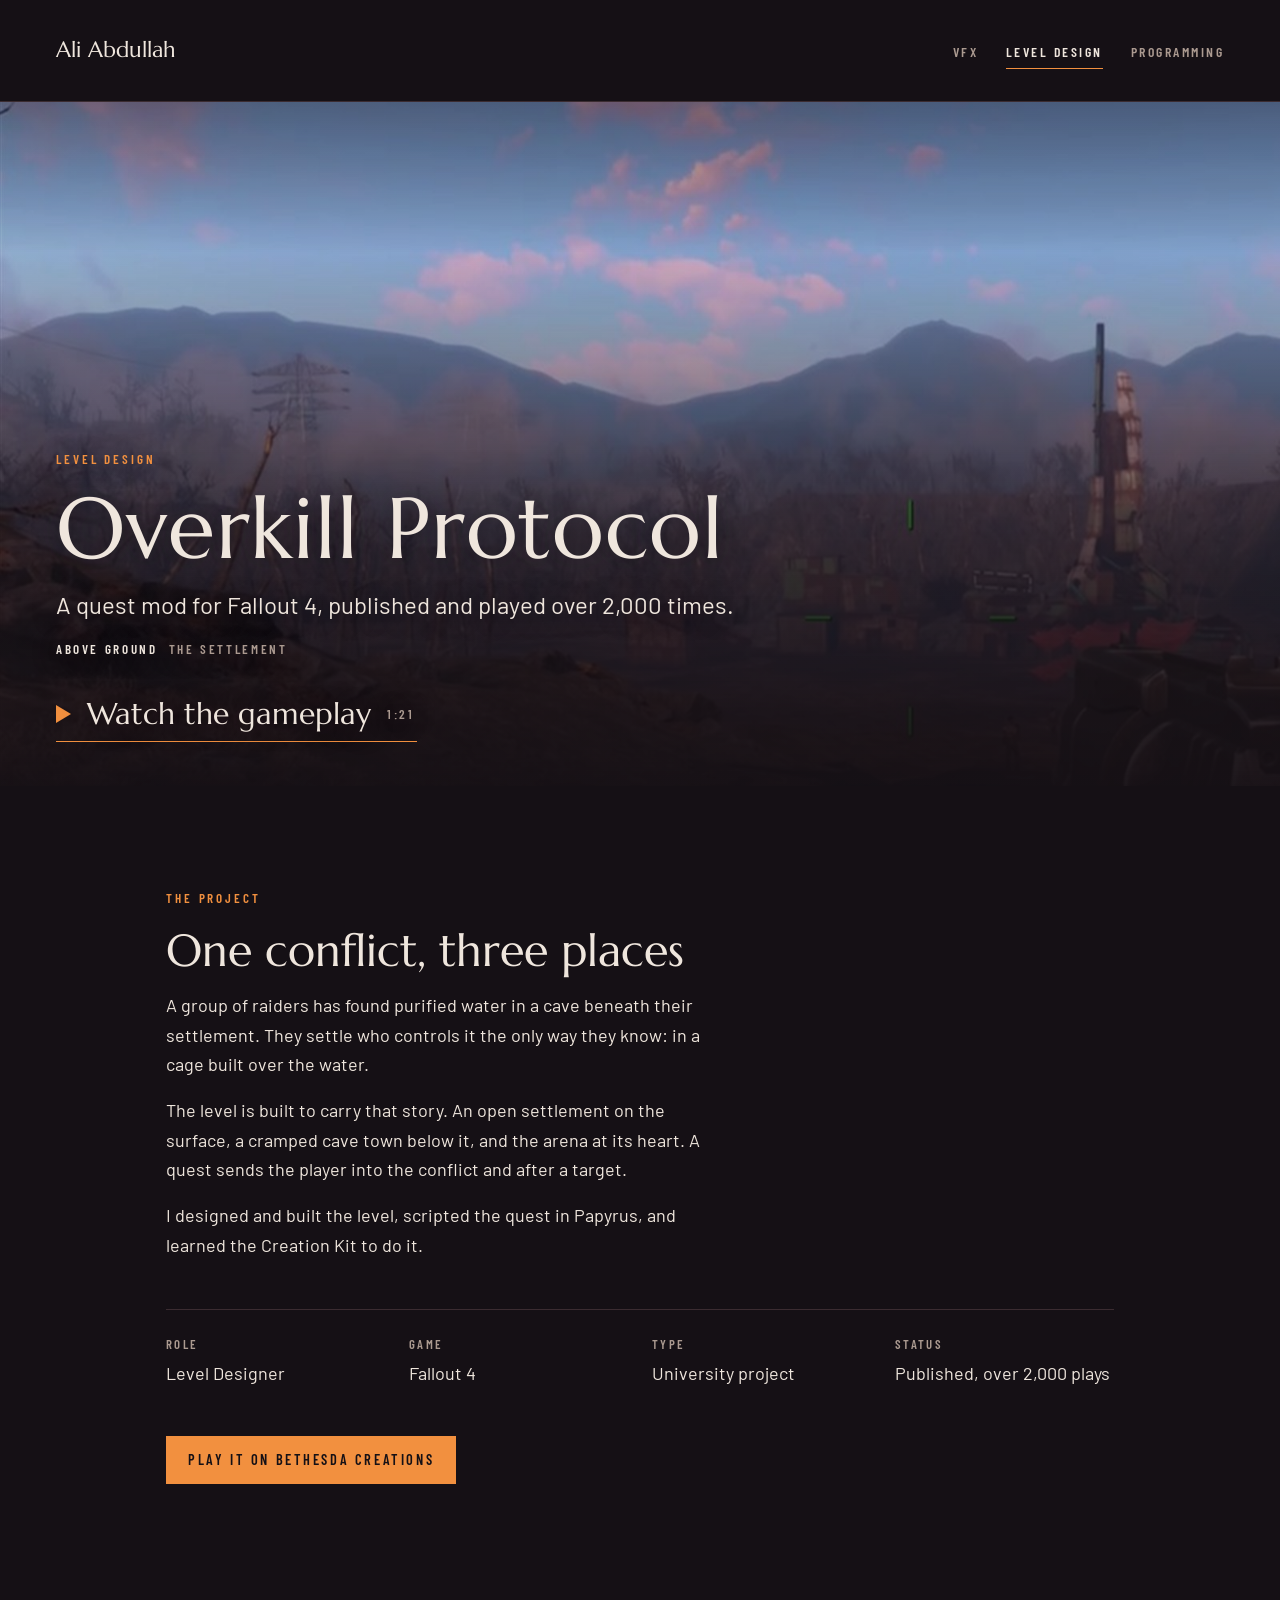
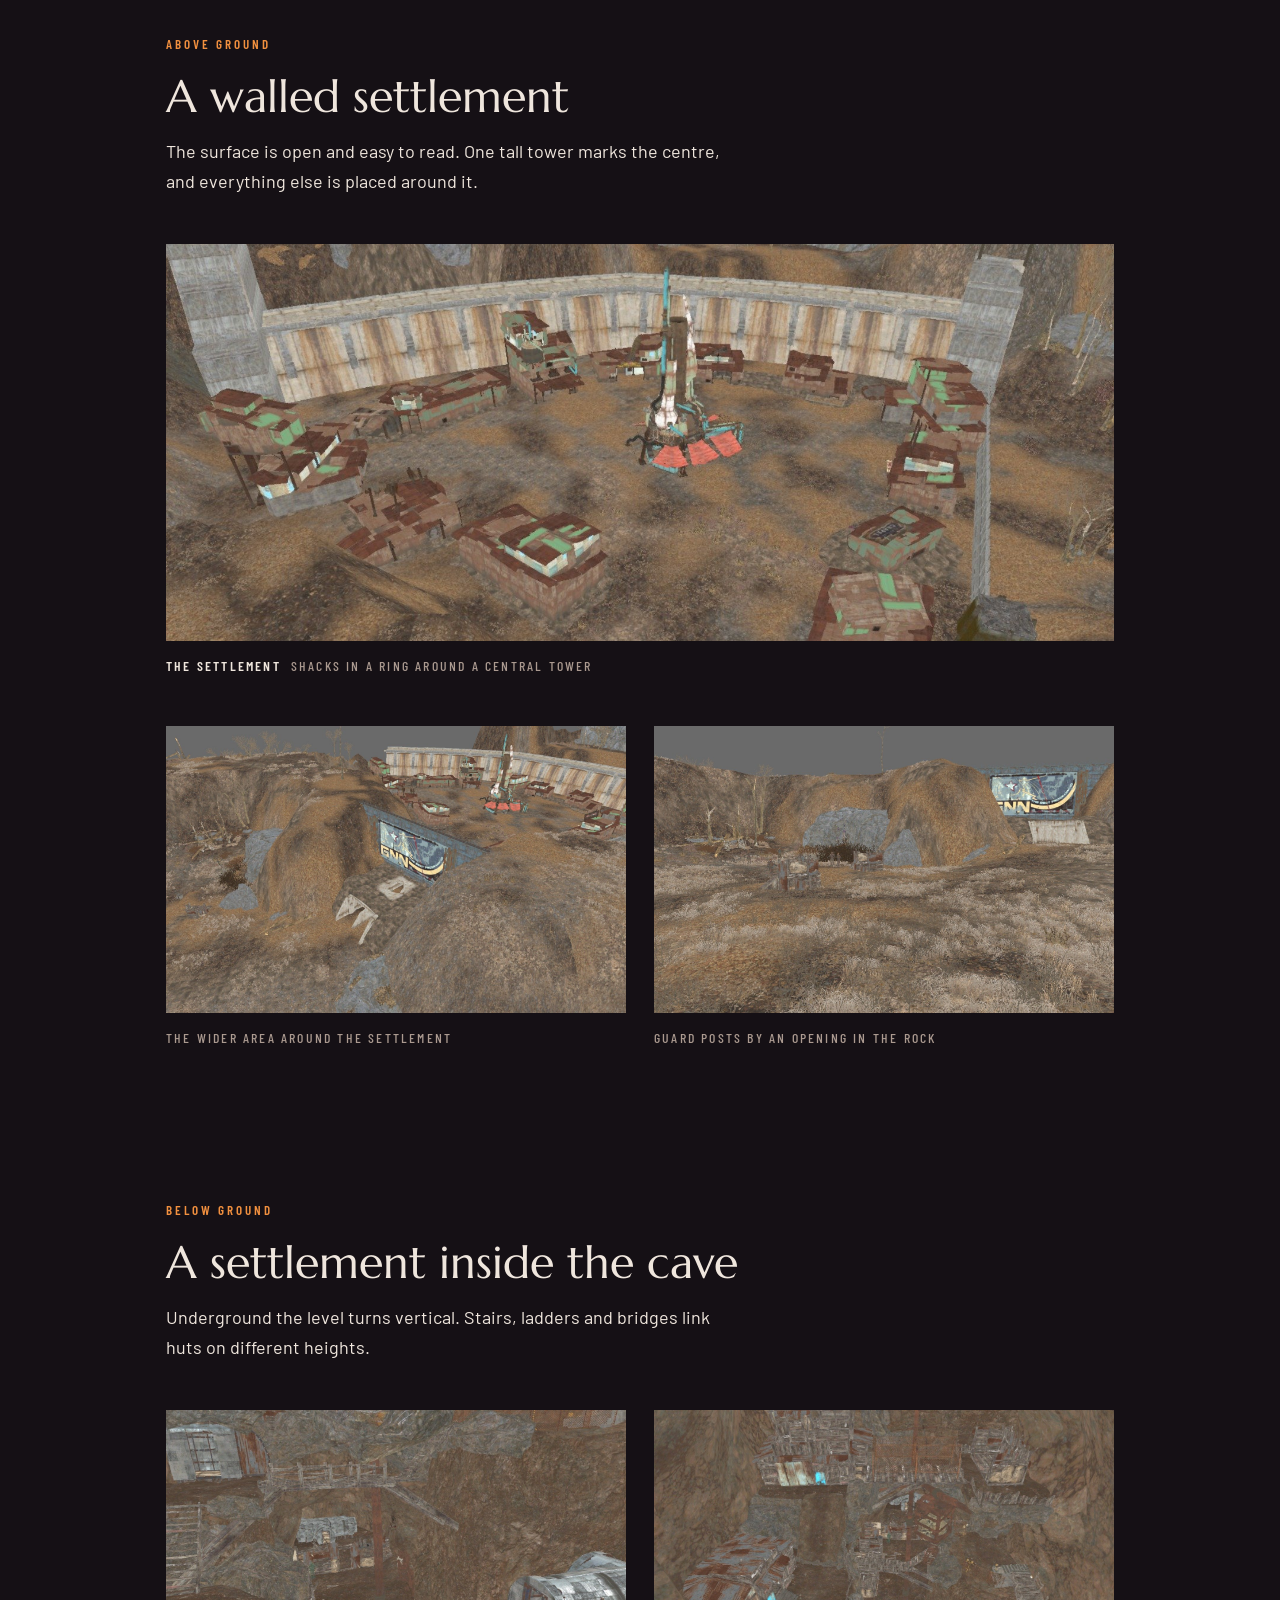
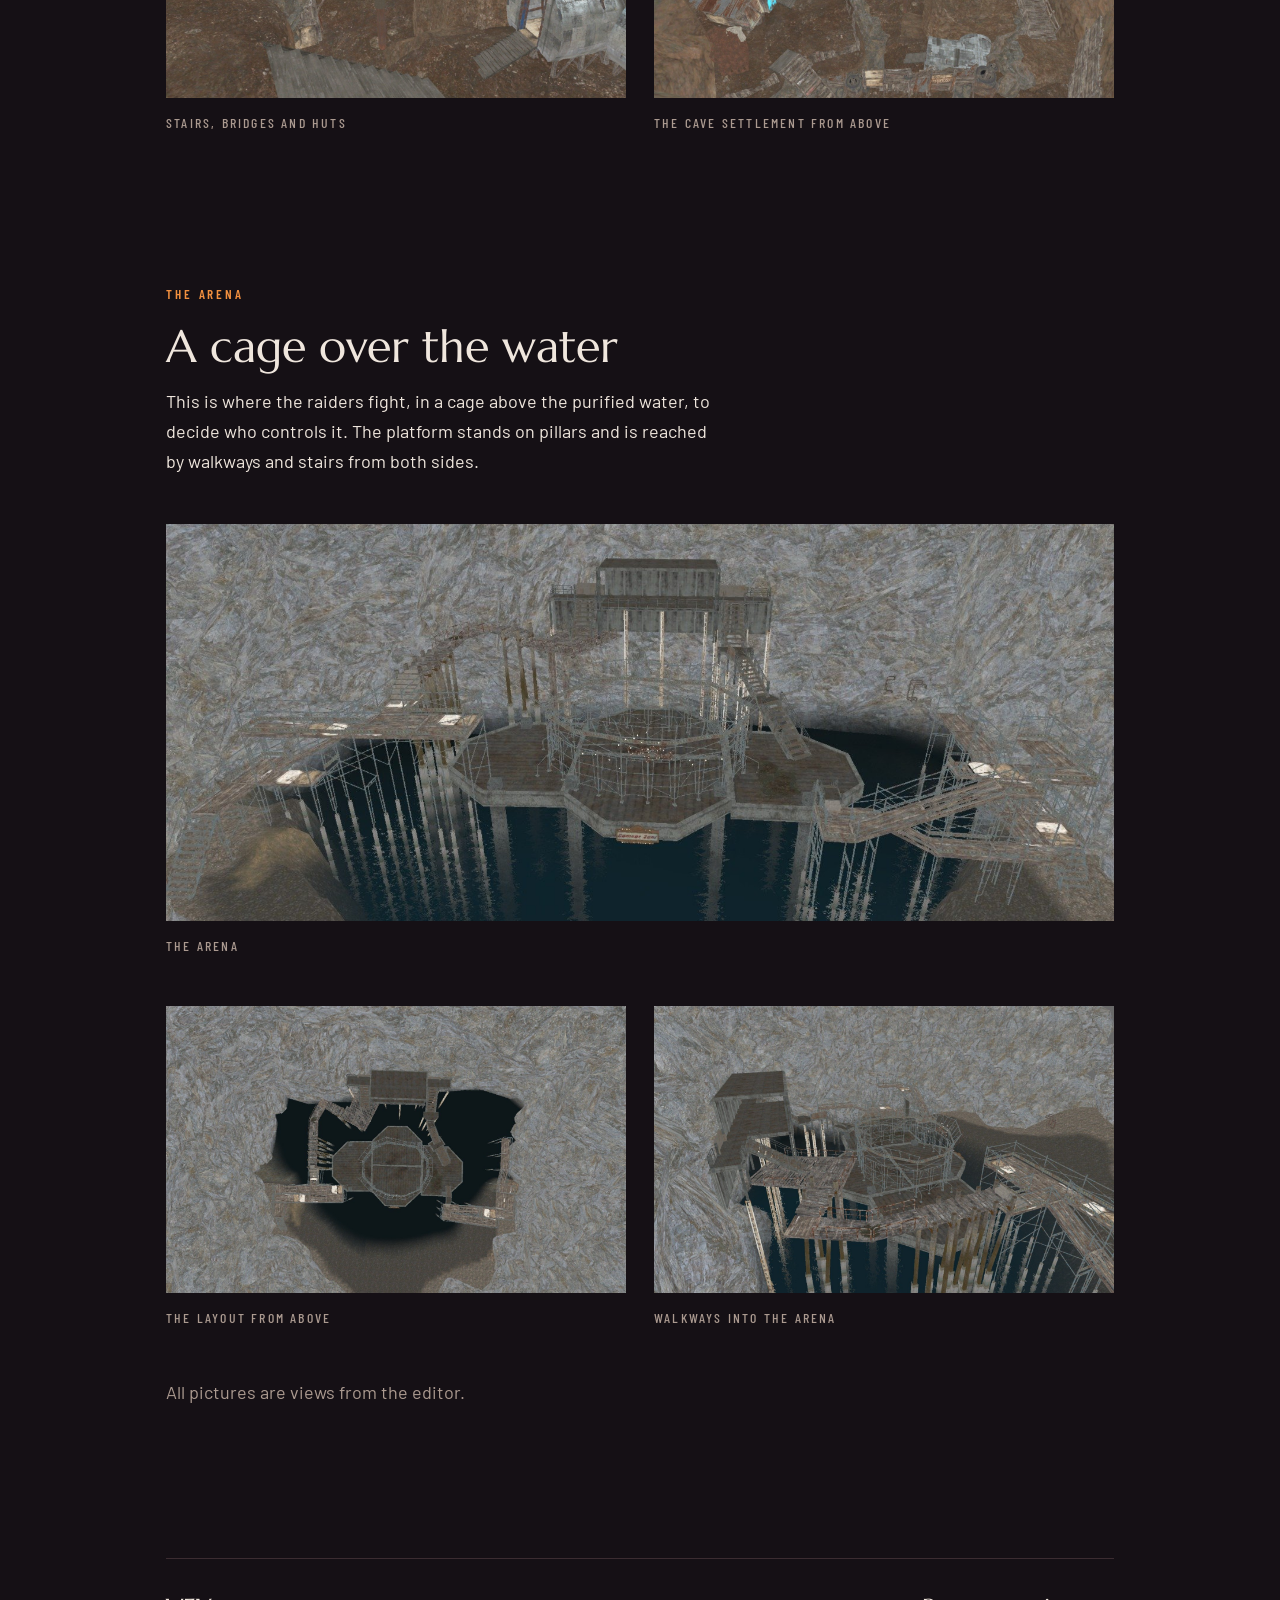
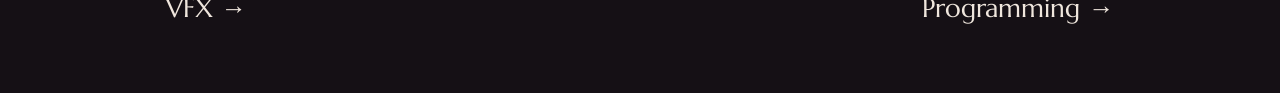
==== commit 65feca0a: "New pictures: each picture used in one place only; new VFX opening and backgrounds Co-Authored-By: C" ====
--- a/level-design.html
+++ b/level-design.html
@@ -21,7 +21,7 @@
 
 <section class="stage inner">
   <div class="slides" aria-hidden="true">
-    <div class="slide is-on" style="background-image: url(img/ld-07.jpg); background-position: 50% 45%"></div>
+    <div class="slide is-on" style="background-image: url(img/ld-bg-hill.jpg); background-position: 50% 50%"></div>
     <div class="slide"></div>
   </div>
   <div class="scrim" aria-hidden="true"></div>
@@ -136,11 +136,10 @@
   (function () {
     // The opening picture changes between the three areas of the level.
     var views = [
-      { src: "img/ld-07.jpg", pos: "50% 45%", area: "Above ground", what: "The settlement" },
-      { src: "img/ld-02.jpg", pos: "50% 50%", area: "Below ground", what: "The cave town" },
-      { src: "img/ld-01.jpg", pos: "50% 52%", area: "The arena", what: "A cage over the water" },
-      { src: "img/ld-10.jpg", pos: "50% 55%", area: "Above ground", what: "The wider area" },
-      { src: "img/ld-05.jpg", pos: "50% 50%", area: "The arena", what: "Walkways over the water" }
+      { src: "img/ld-bg-hill.jpg", pos: "50% 50%", area: "Above ground", what: "The settlement from the hill" },
+      { src: "img/ld-bg-cave.jpg", pos: "50% 50%", area: "Below ground", what: "The cave town" },
+      { src: "img/ld-bg-cage.jpg", pos: "50% 50%", area: "The arena", what: "A cage over the water" },
+      { src: "img/ld-bg-deck.jpg", pos: "50% 50%", area: "The arena", what: "From the upper deck" }
     ];
     var layers = document.querySelectorAll(".slide");
     var now = document.getElementById("now");
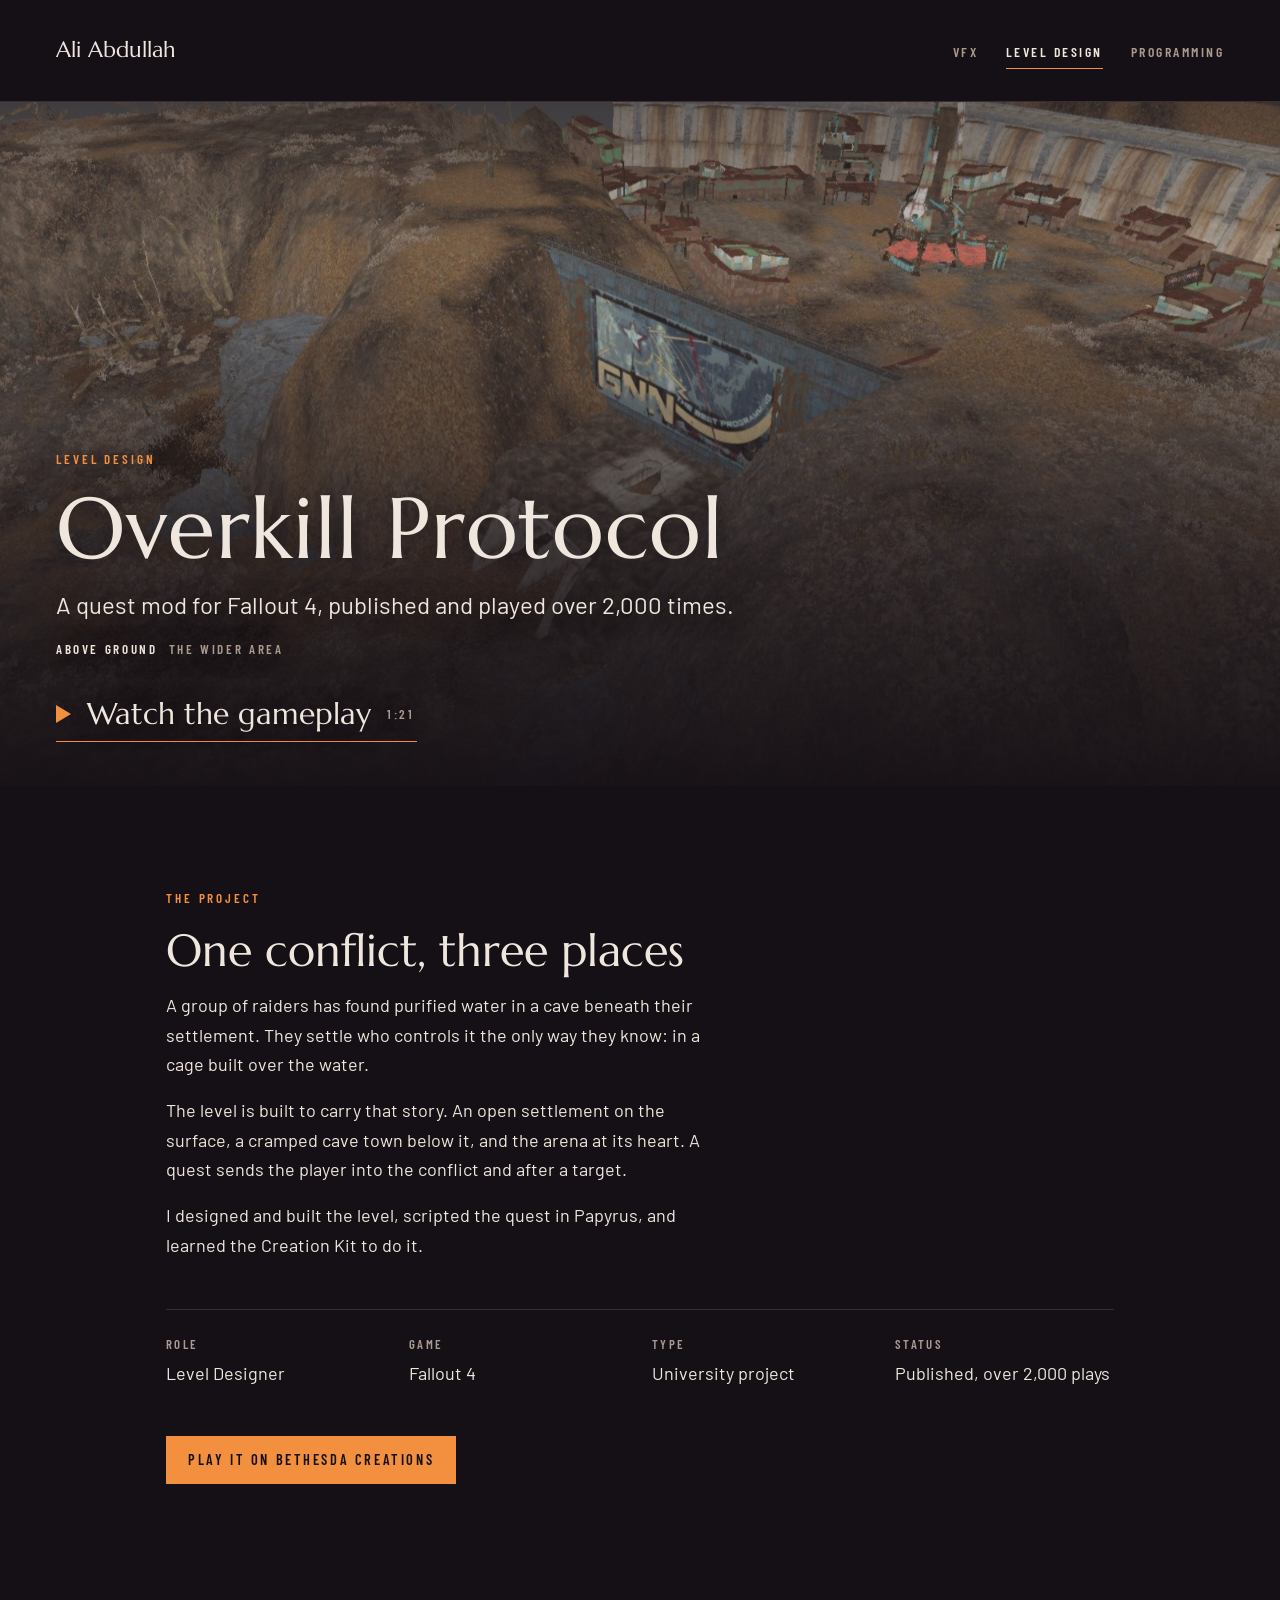
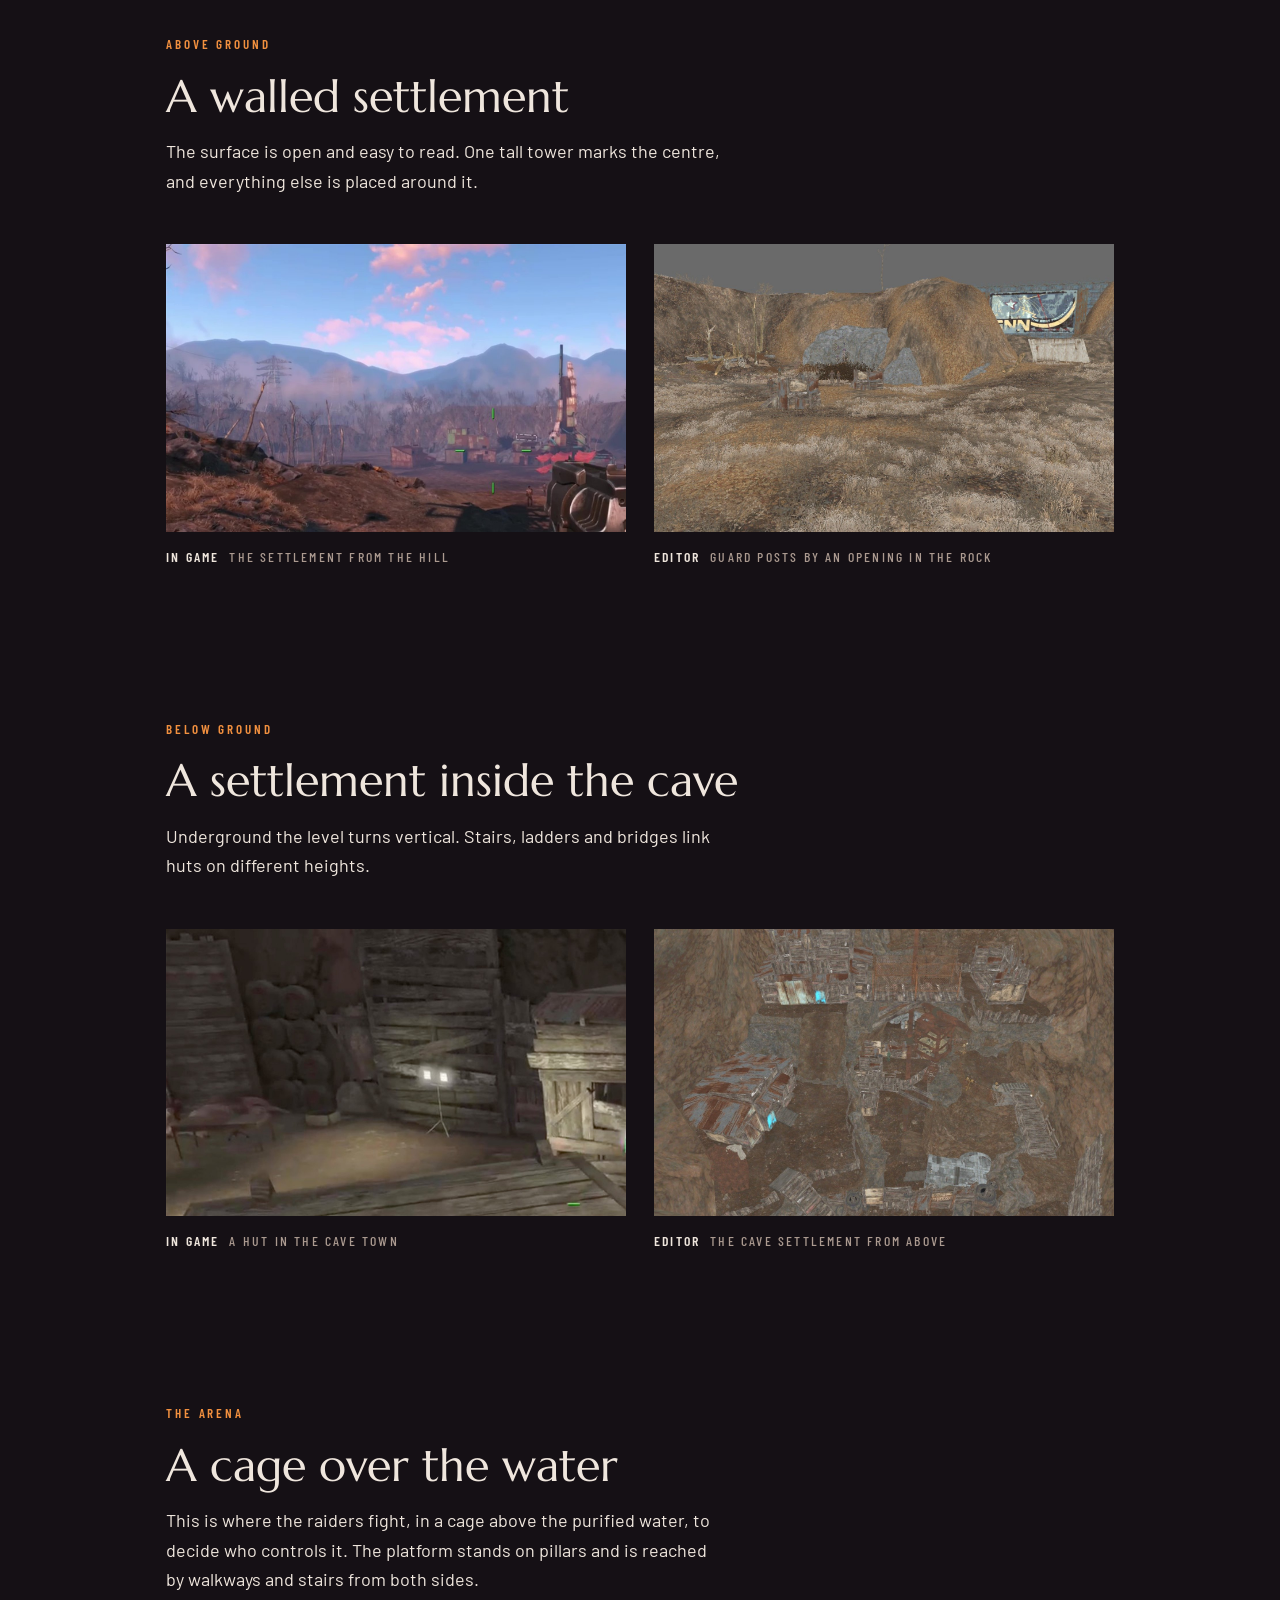
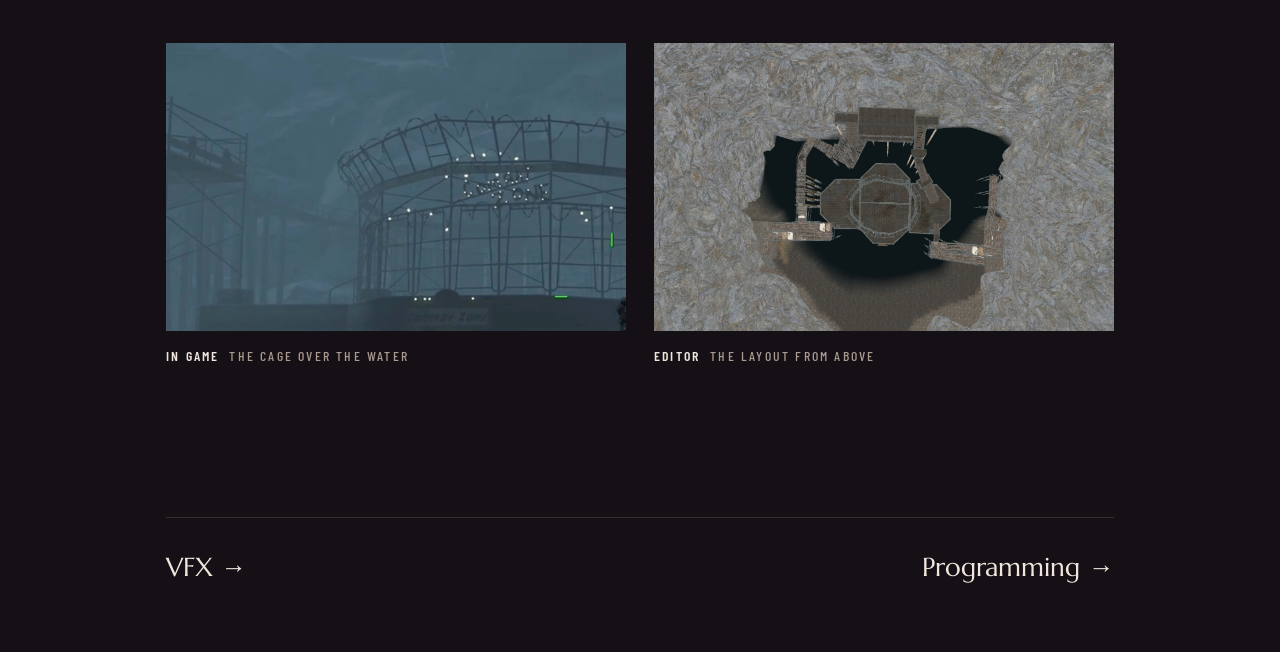
==== commit 1c67f7d5: "Transformation clip on the VFX page; sharp pictures in the moving backgrounds; in-game stills small " ====
--- a/level-design.html
+++ b/level-design.html
@@ -6,7 +6,7 @@
 <title>Level design | Ali Abdullah</title>
 <meta name="description" content="Overkill Protocol, a playable Fallout 4 mod. Level design: the map, its layout and how the spaces connect.">
 <link rel="stylesheet" href="https://fonts.googleapis.com/css2?family=Barlow:wght@400;500;600&family=Barlow+Condensed:wght@500;600&family=Marcellus&display=swap">
-<link rel="stylesheet" href="styles.css?v=3">
+<link rel="stylesheet" href="styles.css?v=4">
 </head>
 <body>
 
@@ -21,7 +21,7 @@
 
 <section class="stage inner">
   <div class="slides" aria-hidden="true">
-    <div class="slide is-on" style="background-image: url(img/ld-bg-hill.jpg); background-position: 50% 50%"></div>
+    <div class="slide is-on" style="background-image: url(img/ld-10.jpg); background-position: 50% 55%"></div>
     <div class="slide"></div>
   </div>
   <div class="scrim" aria-hidden="true"></div>
@@ -30,7 +30,7 @@
       <span class="label">Level design</span>
       <h1>Overkill Protocol</h1>
       <p class="role">A quest mod for Fallout 4, published and played over 2,000 times.</p>
-      <p class="now" id="now"><b>Above ground</b> &nbsp;The settlement</p>
+      <p class="now" id="now"><b>Above ground</b> &nbsp;The wider area</p>
     </div>
     <button class="watch" type="button" id="watch">Watch the gameplay <span>1:21</span></button>
   </div>
@@ -68,18 +68,14 @@
       <h2>A walled settlement</h2>
       <p>The surface is open and easy to read. One tall tower marks the centre, and everything else is placed around it.</p>
     </div>
-    <figure class="still">
-      <div class="frame scope"><img src="img/ld-07.jpg" alt="Overview of a walled settlement: shacks with rusted roofs stand in a ring around a tall central tower, a curved concrete wall behind them." style="object-position: 50% 45%"></div>
-      <figcaption><b>The settlement</b>Shacks in a ring around a central tower</figcaption>
-    </figure>
     <div class="pair">
       <figure class="still">
-        <div class="frame wide"><img src="img/ld-10.jpg" alt="Hills and a billboard wall above a concrete pad, with the walled settlement and its tower behind."></div>
-        <figcaption>The wider area around the settlement</figcaption>
+        <div class="frame wide"><img src="img/ld-bg-hill.jpg" alt="In game: the settlement and its tower seen from a hill at dusk."></div>
+        <figcaption><b>In game</b>The settlement from the hill</figcaption>
       </figure>
       <figure class="still">
         <div class="frame wide"><img src="img/ld-09.jpg" alt="Dry grass and a hill with an opening in the rock, two barricade posts with small figures standing by them."></div>
-        <figcaption>Guard posts by an opening in the rock</figcaption>
+        <figcaption><b>Editor</b>Guard posts by an opening in the rock</figcaption>
       </figure>
     </div>
   </section>
@@ -92,12 +88,12 @@
     </div>
     <div class="pair">
       <figure class="still">
-        <div class="frame wide"><img src="img/ld-02.jpg" alt="Inside a brown dirt cave: wooden stairs in the foreground, a railed bridge overhead, a ladder and corrugated metal huts."></div>
-        <figcaption>Stairs, bridges and huts</figcaption>
+        <div class="frame wide"><img src="img/ld-bg-cave.jpg" alt="In game: a wooden hut and a floodlight on a deck in the cave town."></div>
+        <figcaption><b>In game</b>A hut in the cave town</figcaption>
       </figure>
       <figure class="still">
         <div class="frame wide"><img src="img/ld-04.jpg" alt="Top-down view of the cave settlement: shacks, a central wooden tower and fenced ramps."></div>
-        <figcaption>The cave settlement from above</figcaption>
+        <figcaption><b>Editor</b>The cave settlement from above</figcaption>
       </figure>
     </div>
   </section>
@@ -108,21 +104,16 @@
       <h2>A cage over the water</h2>
       <p>This is where the raiders fight, in a cage above the purified water, to decide who controls it. The platform stands on pillars and is reached by walkways and stairs from both sides.</p>
     </div>
-    <figure class="still">
-      <div class="frame scope"><img src="img/ld-01.jpg" alt="A cave arena: an octagonal platform with a round scaffold cage stands on pillars over dark water, with walkways and stairs on both sides." style="object-position: 50% 52%"></div>
-      <figcaption>The arena</figcaption>
-    </figure>
     <div class="pair">
       <figure class="still">
-        <div class="frame wide"><img src="img/ld-06.jpg" alt="The arena cave from directly above: the octagonal platform, its ring cage and the walkways that lead to it."></div>
-        <figcaption>The layout from above</figcaption>
+        <div class="frame wide"><img src="img/ld-bg-cage.jpg" alt="In game: the ring cage of the arena above the water, lit by small lamps."></div>
+        <figcaption><b>In game</b>The cage over the water</figcaption>
       </figure>
       <figure class="still">
-        <div class="frame wide"><img src="img/ld-05.jpg" alt="Closer view of the arena: plank walkways with rusty rails and pillars going down into the water."></div>
-        <figcaption>Walkways into the arena</figcaption>
+        <div class="frame wide"><img src="img/ld-06.jpg" alt="The arena cave from directly above: the octagonal platform, its ring cage and the walkways that lead to it."></div>
+        <figcaption><b>Editor</b>The layout from above</figcaption>
       </figure>
     </div>
-    <p class="muted">All pictures are views from the editor.</p>
   </section>
 
   <nav class="next" aria-label="More work">
@@ -136,10 +127,9 @@
   (function () {
     // The opening picture changes between the three areas of the level.
     var views = [
-      { src: "img/ld-bg-hill.jpg", pos: "50% 50%", area: "Above ground", what: "The settlement from the hill" },
-      { src: "img/ld-bg-cave.jpg", pos: "50% 50%", area: "Below ground", what: "The cave town" },
-      { src: "img/ld-bg-cage.jpg", pos: "50% 50%", area: "The arena", what: "A cage over the water" },
-      { src: "img/ld-bg-deck.jpg", pos: "50% 50%", area: "The arena", what: "From the upper deck" }
+      { src: "img/ld-10.jpg", pos: "50% 55%", area: "Above ground", what: "The wider area" },
+      { src: "img/ld-02.jpg", pos: "50% 50%", area: "Below ground", what: "The cave town" },
+      { src: "img/ld-05.jpg", pos: "50% 50%", area: "The arena", what: "Walkways over the water" }
     ];
     var layers = document.querySelectorAll(".slide");
     var now = document.getElementById("now");
--- a/styles.css
+++ b/styles.css
@@ -295,3 +295,7 @@
   html { scroll-behavior: auto; }
   .slide { animation: none; transition-duration: 0.01s; }
 }
+
+/* A short looping clip shown like a moving picture. */
+.frame.clip { aspect-ratio: 16 / 9; }
+.frame.clip video { display: block; width: 100%; height: 100%; object-fit: cover; background: #000; }
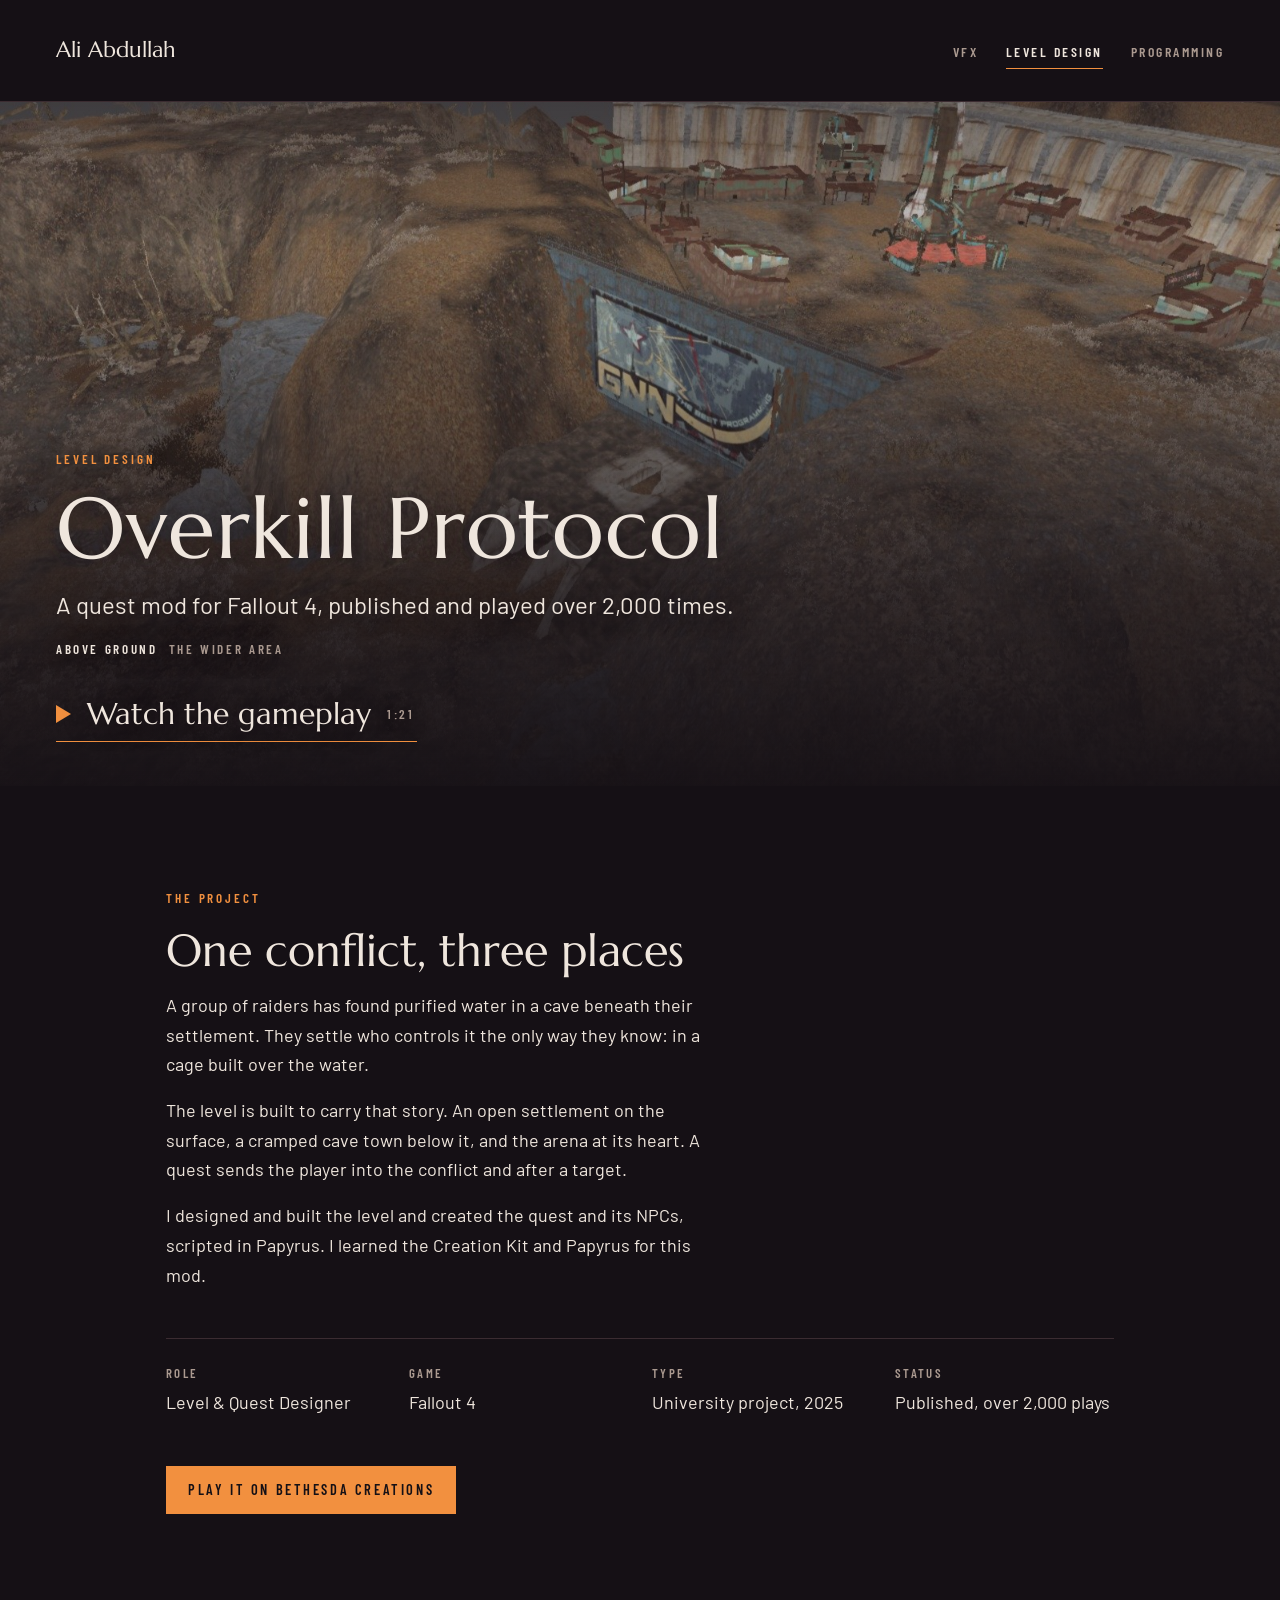
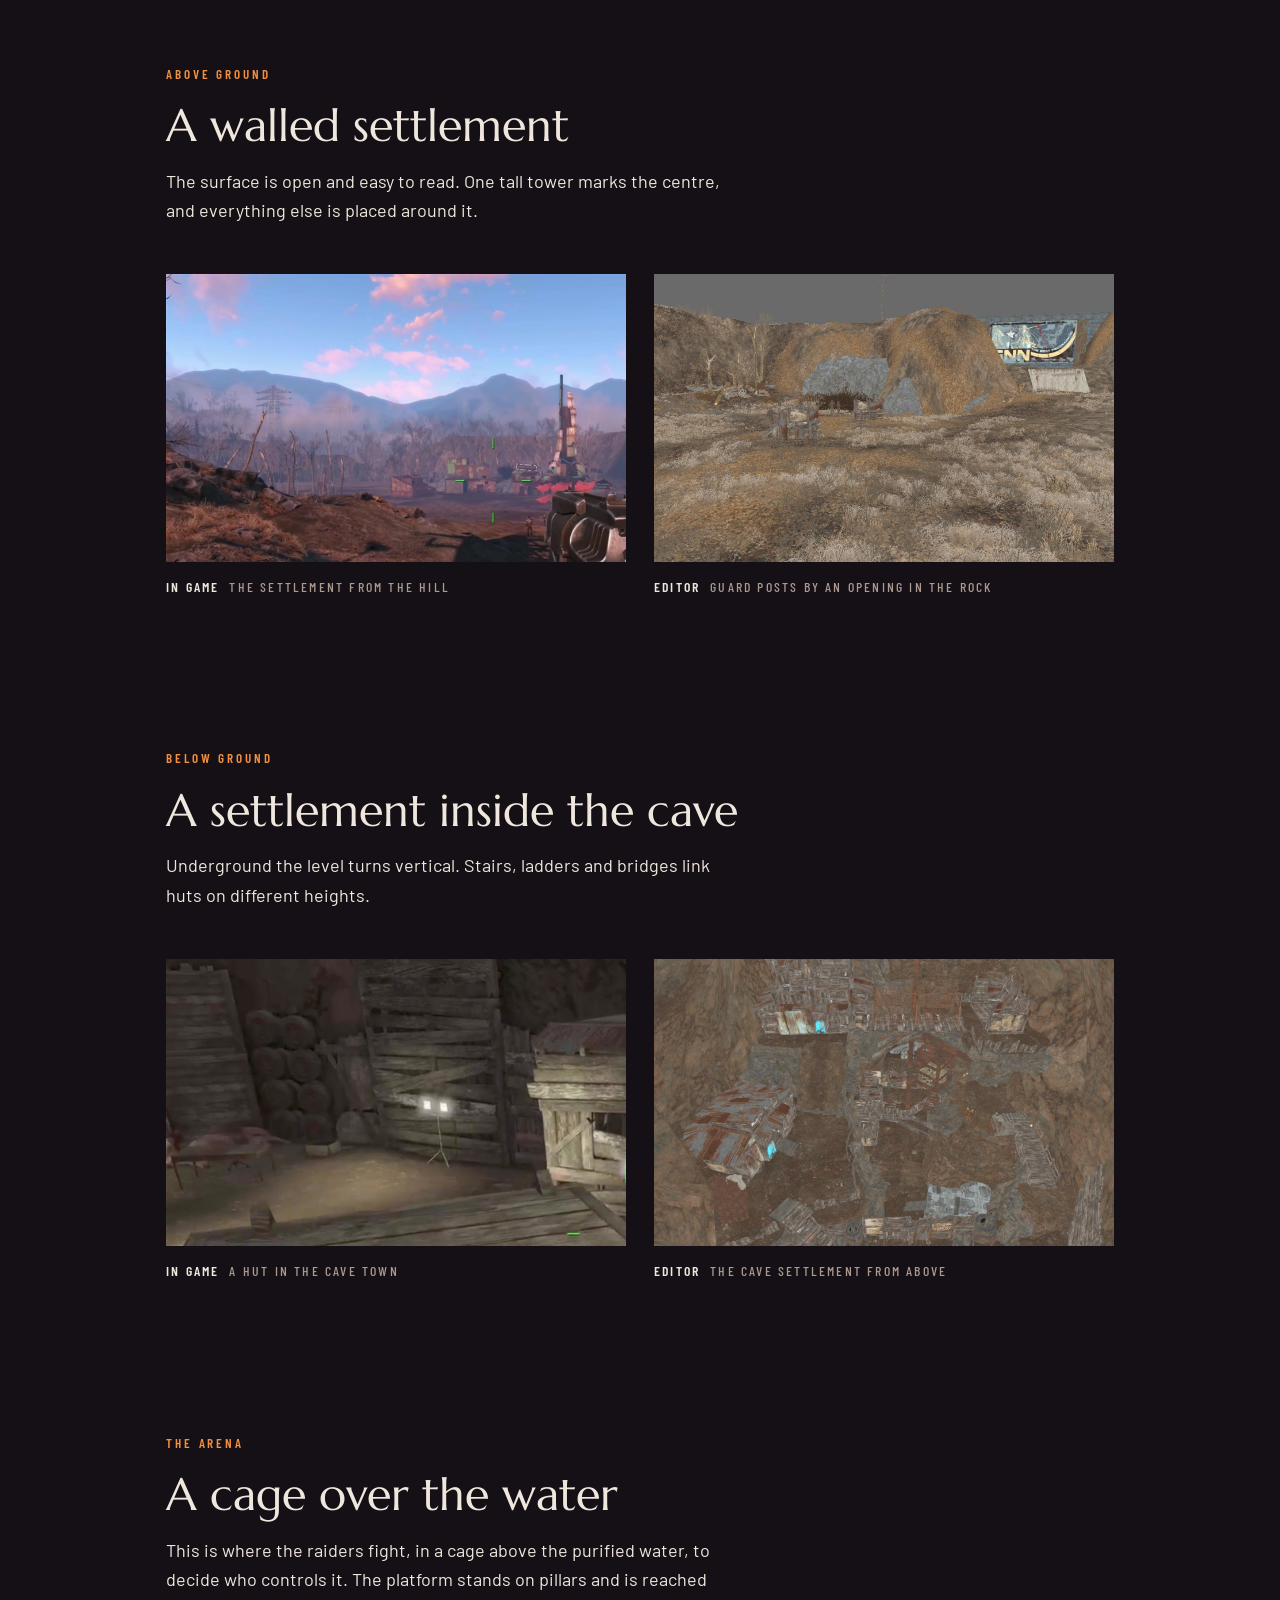
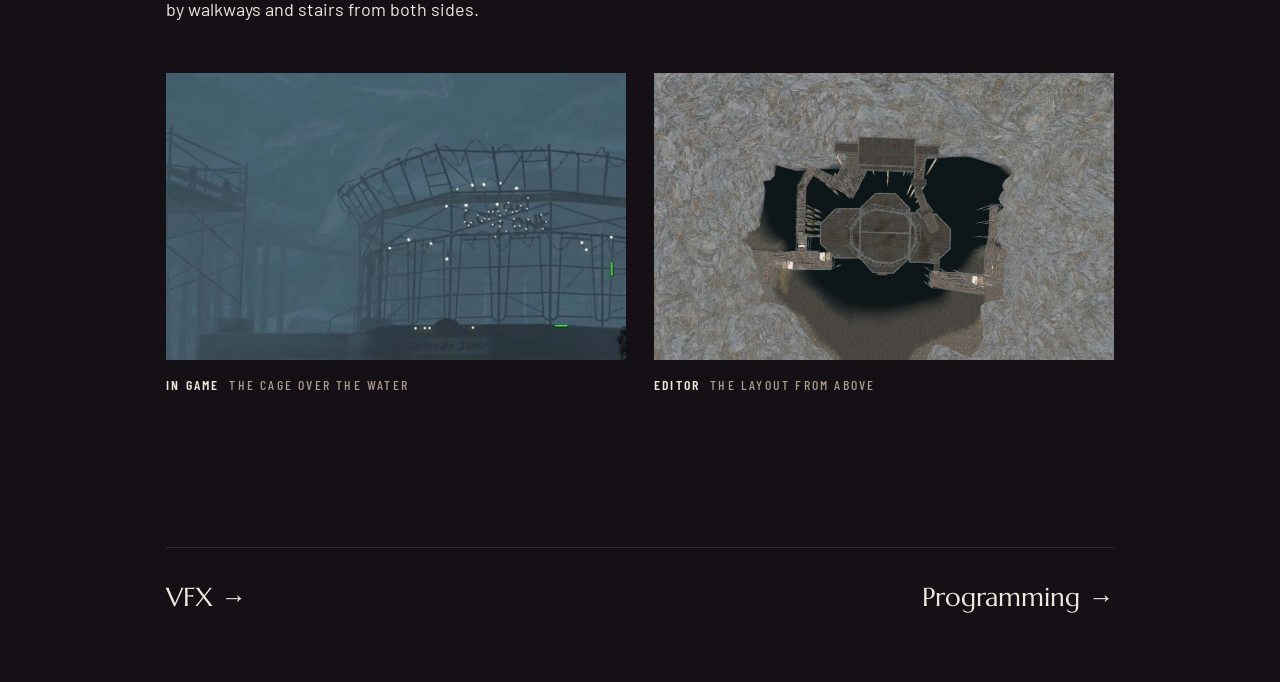
==== commit 5a2b5317: "Match the new CV: Game Designer title, profile, skills, programming and tools; new roles on the proj" ====
--- a/level-design.html
+++ b/level-design.html
@@ -51,12 +51,12 @@
       <h2>One conflict, three places</h2>
       <p>A group of raiders has found purified water in a cave beneath their settlement. They settle who controls it the only way they know: in a cage built over the water.</p>
       <p>The level is built to carry that story. An open settlement on the surface, a cramped cave town below it, and the arena at its heart. A quest sends the player into the conflict and after a target.</p>
-      <p>I designed and built the level, scripted the quest in Papyrus, and learned the Creation Kit to do it.</p>
+      <p>I designed and built the level and created the quest and its NPCs, scripted in Papyrus. I learned the Creation Kit and Papyrus for this mod.</p>
     </div>
     <dl class="facts">
-      <div><dt>Role</dt><dd>Level Designer</dd></div>
+      <div><dt>Role</dt><dd>Level &amp; Quest Designer</dd></div>
       <div><dt>Game</dt><dd>Fallout 4</dd></div>
-      <div><dt>Type</dt><dd>University project</dd></div>
+      <div><dt>Type</dt><dd>University project, 2025</dd></div>
       <div><dt>Status</dt><dd>Published, over 2,000 plays</dd></div>
     </dl>
     <a class="button" href="https://creations.bethesda.net/en/fallout4/details/65434721-ea05-40a7-bb97-c95710fe197f/fallout_4_University_project">Play it on Bethesda Creations</a>
